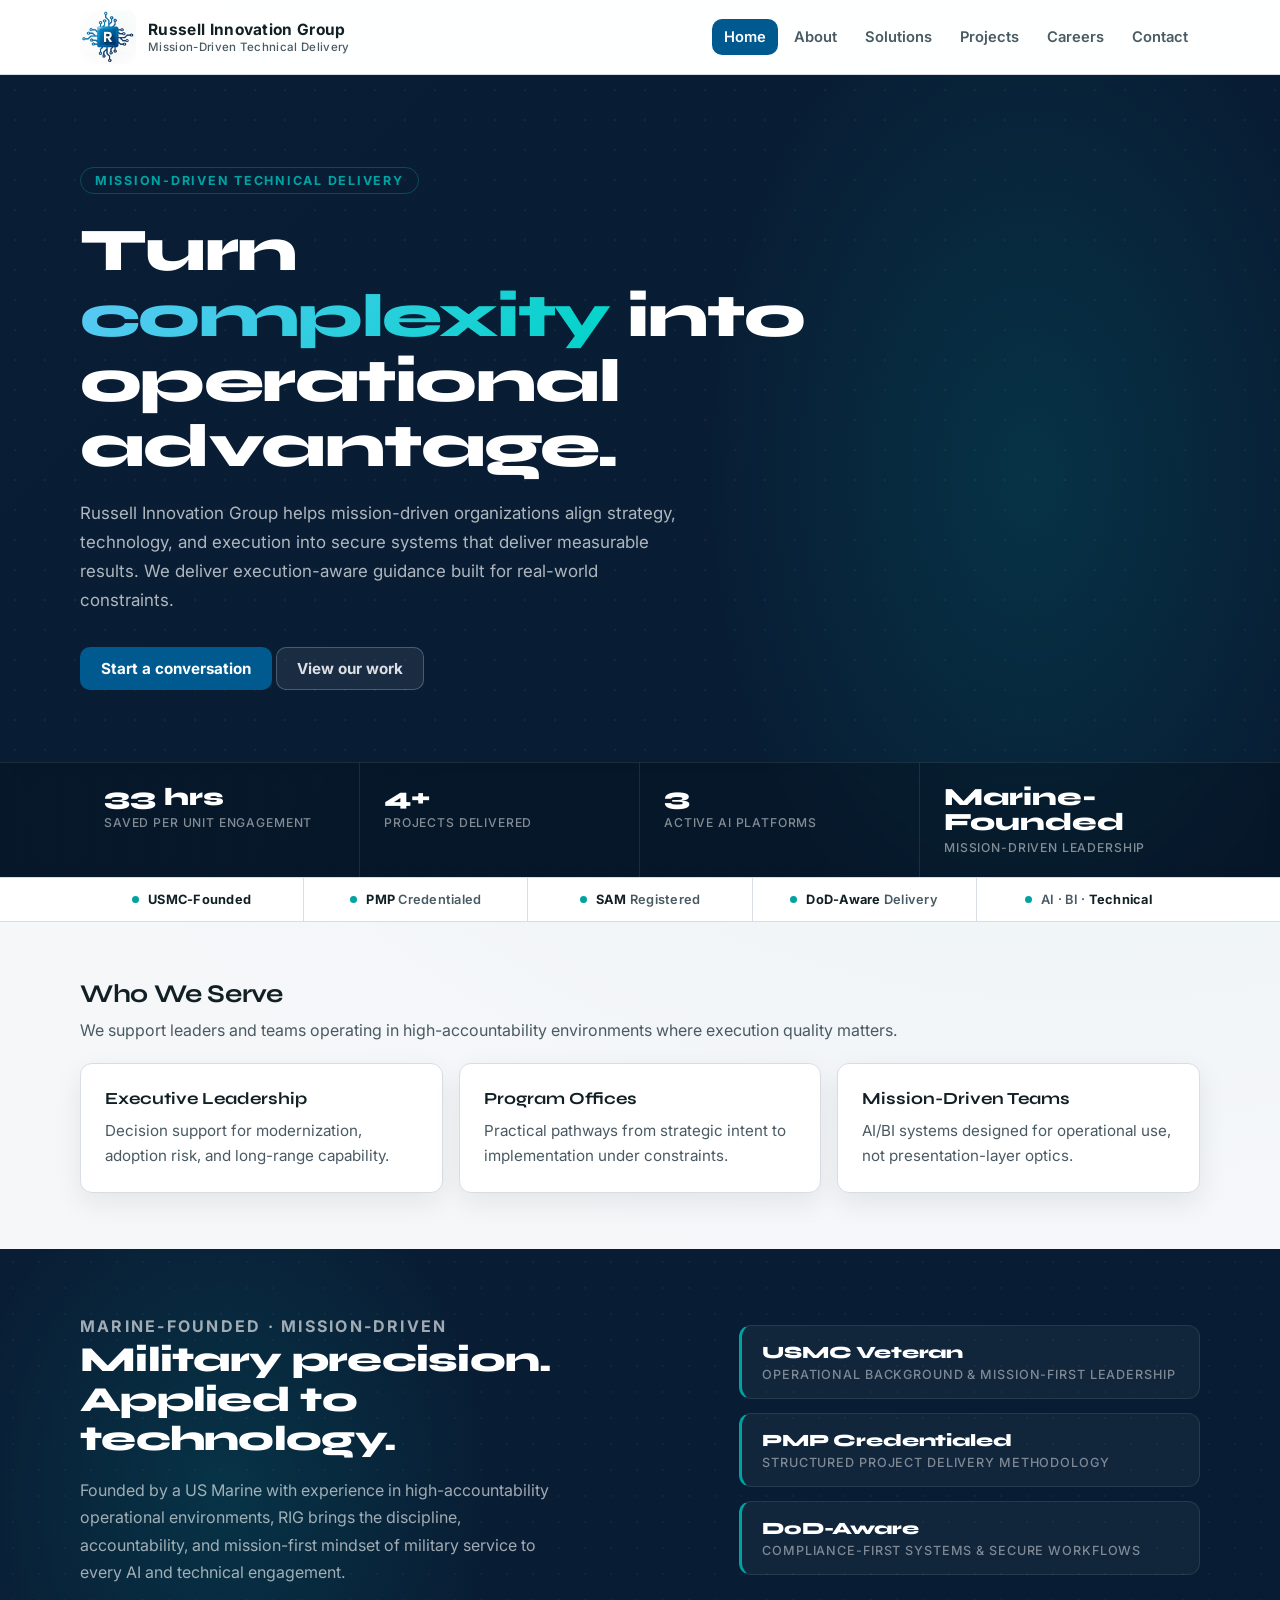
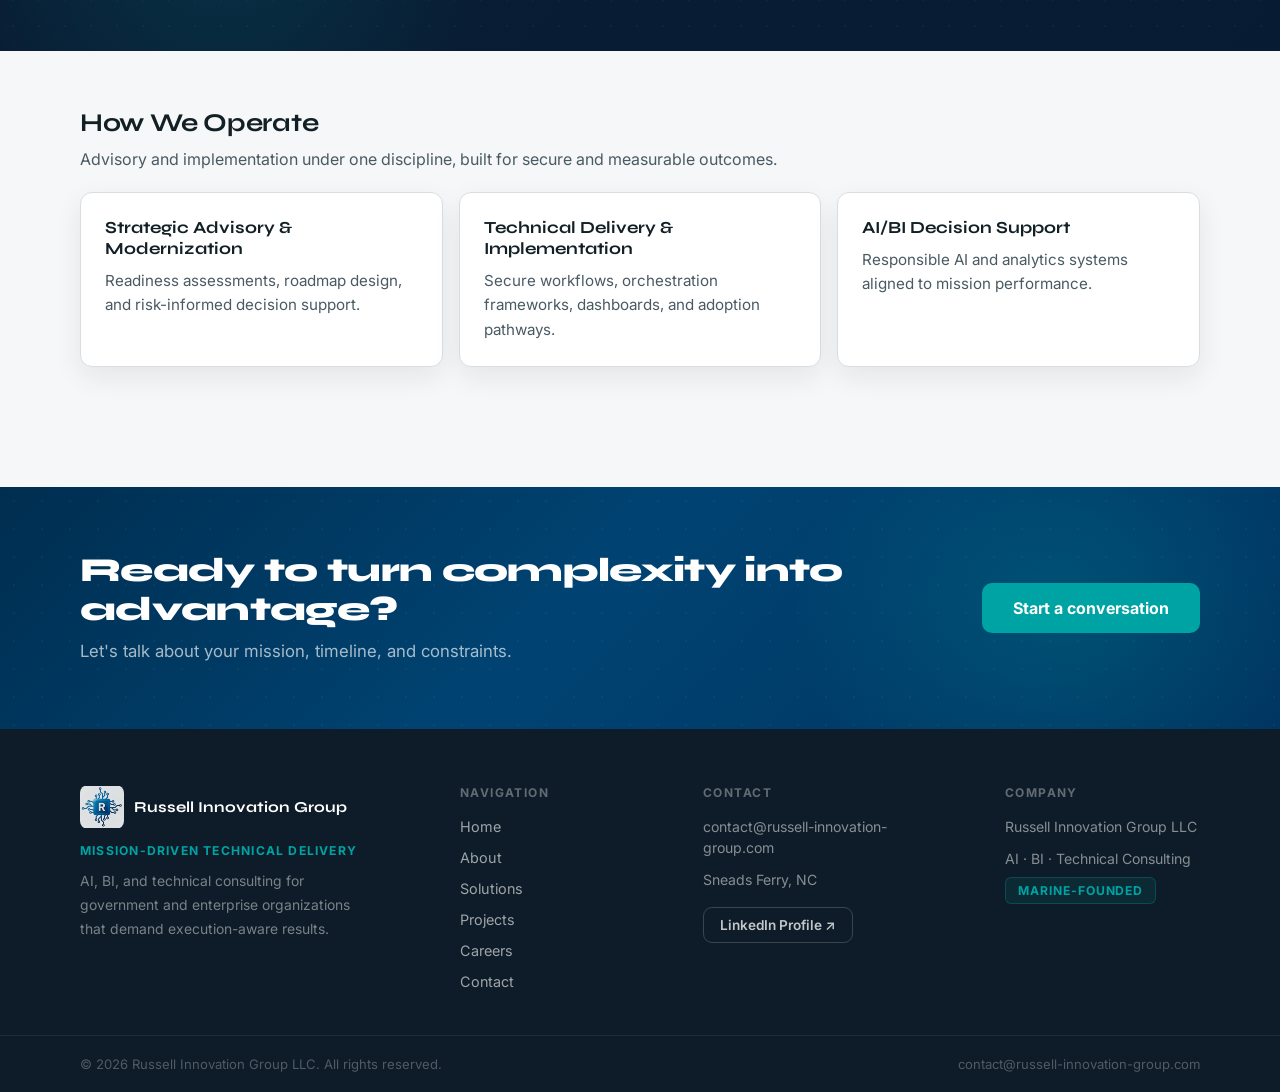
==== index.html @ bb8b7cdf "Add dark mode, redesign contact page, update trust signals Dark mode: prefers-color-scheme block ove" ====
<!doctype html>
<html lang="en">
  <head>
    <meta charset="UTF-8" />
    <meta name="viewport" content="width=device-width, initial-scale=1.0" />
    <title>Russell Innovation Group | AI, BI, and Technical Consulting</title>
    <meta
      name="description"
      content="Russell Innovation Group delivers AI, business intelligence, and technical consulting for government and enterprise teams."
    />
    <meta property="og:title" content="Russell Innovation Group" />
    <meta
      property="og:description"
      content="Professional consulting in AI, BI, and technical delivery for mission-focused organizations."
    />
    <meta property="og:type" content="website" />
    <meta property="og:url" content="https://russell-innovation-group.com/" />
    <meta property="twitter:card" content="summary_large_image" />
    <link rel="canonical" href="https://russell-innovation-group.com/" />
    <link rel="preconnect" href="https://fonts.googleapis.com" />
    <link rel="preconnect" href="https://fonts.gstatic.com" crossorigin />
    <link href="https://fonts.googleapis.com/css2?family=Inter:wght@400;500;600;700&family=Syne:wght@700;800&display=swap" rel="stylesheet" />
    <link rel="stylesheet" href="styles.css?v=20260627" />
    <link rel="icon" type="image/png" href="./browserlogo.png" />
  </head>
  <body>
    <header class="site-header">
      <div class="container header-inner">
        <a class="brand" href="./index.html">
          <img class="brand-logo" src="./browserlogo.png" alt="Russell Innovation Group logo" />
          <span>
            Russell Innovation Group
            <small>Mission-Driven Technical Delivery</small>
          </span>
        </a>
        <button
          class="nav-toggle"
          id="nav-toggle"
          aria-label="Open menu"
          aria-expanded="false"
          aria-controls="primary-nav"
        >
          <span></span>
          <span></span>
          <span></span>
        </button>
        <nav class="site-nav" id="primary-nav" aria-label="Primary">
          <a data-nav href="./index.html">Home</a>
          <a data-nav href="./about.html">About</a>
          <a data-nav href="./solutions.html">Solutions</a>
          <a data-nav href="./projects.html">Projects</a>
          <a data-nav href="./careers.html">Careers</a>
          <a data-nav href="./contact.html">Contact</a>
        </nav>
      </div>
    </header>

    <main>
      <!-- Full-bleed dark hero -->
      <section class="hero">
        <div class="container hero-inner">
          <div class="hero-content">
            <p class="hero-eyebrow">Mission-Driven Technical Delivery</p>
            <h1>Turn <span class="gradient-text">complexity</span> into<br />operational advantage.</h1>
            <p class="hero-sub">
              Russell Innovation Group helps mission-driven organizations align strategy,
              technology, and execution into secure systems that deliver measurable results.
              We deliver execution-aware guidance built for real-world constraints.
            </p>
            <div class="cta-row">
              <a class="btn btn-primary" href="./contact.html">Start a conversation</a>
              <a class="btn btn-ghost" href="./projects.html">View our work</a>
            </div>
          </div>
        </div>
        <!-- Stats bar -->
        <div class="hero-stats-bar">
          <div class="container">
            <div class="hero-stats-grid">
              <div class="hero-stat">
                <strong>33 hrs</strong>
                <span>Saved per unit engagement</span>
              </div>
              <div class="hero-stat">
                <strong>4+</strong>
                <span>Projects delivered</span>
              </div>
              <div class="hero-stat">
                <strong>3</strong>
                <span>Active AI platforms</span>
              </div>
              <div class="hero-stat">
                <strong>Marine-Founded</strong>
                <span>Mission-driven leadership</span>
              </div>
            </div>
          </div>
        </div>
      </section>

      <!-- Trust strip -->
      <div class="trust-strip">
        <div class="container trust-strip-inner">
          <div class="trust-item">
            <span class="trust-item-dot"></span>
            <span class="trust-item-label"><strong>USMC-Founded</strong></span>
          </div>
          <div class="trust-item">
            <span class="trust-item-dot"></span>
            <span class="trust-item-label"><strong>PMP</strong> Credentialed</span>
          </div>
          <div class="trust-item">
            <span class="trust-item-dot"></span>
            <span class="trust-item-label"><strong>SAM</strong> Registered</span>
          </div>
          <div class="trust-item">
            <span class="trust-item-dot"></span>
            <span class="trust-item-label"><strong>DoD-Aware</strong> Delivery</span>
          </div>
          <div class="trust-item">
            <span class="trust-item-dot"></span>
            <span class="trust-item-label">AI &middot; BI &middot; <strong>Technical</strong></span>
          </div>
        </div>
      </div>

      <!-- Who We Serve -->
      <div class="container">
        <section class="section reveal">
          <h2>Who We Serve</h2>
          <p class="lead">
            We support leaders and teams operating in high-accountability environments where
            execution quality matters.
          </p>
          <div class="grid-3">
            <article class="card reveal">
              <h3>Executive Leadership</h3>
              <p>Decision support for modernization, adoption risk, and long-range capability.</p>
            </article>
            <article class="card reveal">
              <h3>Program Offices</h3>
              <p>Practical pathways from strategic intent to implementation under constraints.</p>
            </article>
            <article class="card reveal">
              <h3>Mission-Driven Teams</h3>
              <p>AI/BI systems designed for operational use, not presentation-layer optics.</p>
            </article>
          </div>
        </section>
      </div>

      <!-- Marine-Founded identity callout -->
      <div class="veteran-callout">
        <div class="container veteran-callout-inner">
          <div class="veteran-callout-text">
            <p class="veteran-eyebrow">Marine-Founded &middot; Mission-Driven</p>
            <h2>Military precision.<br />Applied to technology.</h2>
            <p>Founded by a US Marine with experience in high-accountability operational environments, RIG brings the discipline, accountability, and mission-first mindset of military service to every AI and technical engagement.</p>
          </div>
          <div class="veteran-callout-stats">
            <div class="vc-stat">
              <strong>USMC Veteran</strong>
              <span>Operational background &amp; mission-first leadership</span>
            </div>
            <div class="vc-stat">
              <strong>PMP Credentialed</strong>
              <span>Structured project delivery methodology</span>
            </div>
            <div class="vc-stat">
              <strong>DoD-Aware</strong>
              <span>Compliance-first systems &amp; secure workflows</span>
            </div>
          </div>
        </div>
      </div>

      <!-- How We Operate -->
      <div class="container">
        <section class="section reveal">
          <h2>How We Operate</h2>
          <p class="lead">
            Advisory and implementation under one discipline, built for secure and measurable
            outcomes.
          </p>
          <div class="grid-3">
            <article class="card reveal">
              <h3>Strategic Advisory &amp; Modernization</h3>
              <p>Readiness assessments, roadmap design, and risk-informed decision support.</p>
            </article>
            <article class="card reveal">
              <h3>Technical Delivery &amp; Implementation</h3>
              <p>Secure workflows, orchestration frameworks, dashboards, and adoption pathways.</p>
            </article>
            <article class="card reveal">
              <h3>AI/BI Decision Support</h3>
              <p>Responsible AI and analytics systems aligned to mission performance.</p>
            </article>
          </div>
        </section>

        <div class="home-spacer" aria-hidden="true"></div>
      </div>
    </main>

    <section class="cta-band">
      <div class="container cta-band-inner">
        <div class="cta-band-text">
          <h2>Ready to turn complexity into advantage?</h2>
          <p>Let's talk about your mission, timeline, and constraints.</p>
        </div>
        <a class="btn cta-band-btn" href="./contact.html">Start a conversation</a>
      </div>
    </section>

    <footer class="site-footer">
      <div class="container footer-grid">
        <div class="footer-brand">
          <a class="footer-logo-link" href="./index.html">
            <img class="footer-logo" src="./browserlogo.png" alt="Russell Innovation Group logo" />
            <span class="footer-brand-name">Russell Innovation Group</span>
          </a>
          <p class="footer-tagline">Mission-Driven Technical Delivery</p>
          <p class="footer-desc">AI, BI, and technical consulting for government and enterprise organizations that demand execution-aware results.</p>
        </div>
        <div class="footer-col">
          <h4 class="footer-col-heading">Navigation</h4>
          <ul class="footer-links">
            <li><a href="./index.html">Home</a></li>
            <li><a href="./about.html">About</a></li>
            <li><a href="./solutions.html">Solutions</a></li>
            <li><a href="./projects.html">Projects</a></li>
            <li><a href="./careers.html">Careers</a></li>
            <li><a href="./contact.html">Contact</a></li>
          </ul>
        </div>
        <div class="footer-col">
          <h4 class="footer-col-heading">Contact</h4>
          <ul class="footer-contact-list">
            <li><a href="mailto:contact@russell-innovation-group.com">contact@russell-innovation-group.com</a></li>
            <li>Sneads Ferry, NC</li>
          </ul>
          <a
            class="footer-linkedin-btn"
            href="https://www.linkedin.com/in/brandon-t-russell7/"
            target="_blank"
            rel="noopener noreferrer"
          >LinkedIn Profile ↗</a>
        </div>
        <div class="footer-col">
          <h4 class="footer-col-heading">Company</h4>
          <ul class="footer-contact-list">
            <li>Russell Innovation Group LLC</li>
            <li>AI · BI · Technical Consulting</li>
          </ul>
          <span class="footer-badge">Marine-Founded</span>
        </div>
      </div>
      <div class="footer-bottom">
        <div class="container footer-bottom-inner">
          <span>&copy; 2026 Russell Innovation Group LLC. All rights reserved.</span>
          <span>contact@russell-innovation-group.com</span>
        </div>
      </div>
    </footer>
    <script src="app.js?v=20260618" defer></script>
  </body>
</html>
---- styles.css ----
:root {
  --bg: #f6f7f9;
  --bg-glow: #e3f0f8;
  --surface: #ffffff;
  --ink: #122025;
  --muted: #4a5a63;
  --brand: #005a8f;
  --brand-dark: #003f64;
  --accent: #00a3a3;
  --line: #d7dde2;
  --header-bg: rgba(255, 255, 255, 0.94);
  --nav-hover-bg: #edf6fb;
  --input-bg: #fcfdff;
  --radius: 14px;
  --shadow: 0 10px 28px rgba(12, 22, 30, 0.08);
  --shadow-hover: 0 18px 48px rgba(12, 22, 30, 0.14);
  --maxw: 1120px;
}

* {
  box-sizing: border-box;
}

html,
body {
  margin: 0;
  padding: 0;
  min-height: 100%;
  font-family: 'Inter', "Segoe UI", "Helvetica Neue", Arial, sans-serif;
  background: radial-gradient(circle at 85% 0%, var(--bg-glow) 0%, var(--bg) 45%, var(--bg) 100%);
  color: var(--ink);
}

body {
  position: relative;
  isolation: isolate;
  min-height: 100vh;
  display: flex;
  flex-direction: column;
  animation: page-fade-in 0.35s ease both;
}

body::before {
  content: "";
  position: fixed;
  inset: 0;
  background-image: url("./browserlogo.png");
  background-repeat: no-repeat;
  background-position: center;
  background-size: min(64vw, 760px);
  filter: grayscale(1);
  opacity: 0.04;
  pointer-events: none;
  z-index: -1;
}

@keyframes page-fade-in {
  from { opacity: 0; }
  to   { opacity: 1; }
}

@keyframes hero-bg-shift {
  0%, 100% { background-position: 0% 50%; }
  50%       { background-position: 100% 50%; }
}

@keyframes tab-fade-in {
  from { opacity: 0; transform: translateY(8px); }
  to   { opacity: 1; transform: translateY(0); }
}

a {
  color: inherit;
  text-decoration: none;
}

img {
  max-width: 100%;
  display: block;
}

h1, h2, h3 {
  font-family: 'Syne', "Segoe UI", sans-serif;
}

.container {
  width: min(var(--maxw), 92vw);
  margin: 0 auto;
}

/* ── HEADER ─────────────────────────────── */

.site-header {
  position: sticky;
  top: 0;
  z-index: 20;
  background: var(--header-bg);
  border-bottom: 1px solid var(--line);
  backdrop-filter: blur(8px);
}

.header-inner {
  display: flex;
  align-items: center;
  justify-content: space-between;
  min-height: 74px;
}

.brand {
  display: inline-flex;
  align-items: center;
  gap: 12px;
  font-weight: 700;
  letter-spacing: 0.02em;
  z-index: 30;
  position: relative;
}

.brand-logo {
  width: 56px;
  height: 56px;
  object-fit: contain;
  border-radius: 10px;
}

.brand span {
  font-size: 0.97rem;
  line-height: 1.25;
}

.brand small {
  display: block;
  font-size: 0.72rem;
  font-weight: 500;
  color: var(--muted);
  font-family: 'Inter', sans-serif;
}

/* ── NAV ─────────────────────────────────── */

.site-nav {
  display: flex;
  align-items: center;
  gap: 4px;
  flex-wrap: wrap;
  justify-content: flex-end;
}

.site-nav a {
  padding: 9px 12px;
  border-radius: 10px;
  color: var(--muted);
  font-weight: 600;
  font-size: 0.92rem;
  transition: color 0.18s ease, background 0.18s ease;
}

.site-nav a:hover,
.site-nav a:focus-visible {
  color: var(--brand-dark);
  background: var(--nav-hover-bg);
}

.site-nav a.active {
  color: #ffffff;
  background: var(--brand);
}

/* ── HAMBURGER BUTTON ────────────────────── */

.nav-toggle {
  display: none;
  flex-direction: column;
  justify-content: center;
  align-items: center;
  gap: 5px;
  background: none;
  border: 1px solid var(--line);
  border-radius: 10px;
  cursor: pointer;
  padding: 9px 10px;
  width: 44px;
  height: 44px;
  z-index: 30;
  position: relative;
}

.nav-toggle span {
  display: block;
  width: 20px;
  height: 2px;
  background: var(--ink);
  border-radius: 2px;
  transition: transform 0.25s ease, opacity 0.2s ease;
  transform-origin: center;
}

.nav-toggle[aria-expanded="true"] span:nth-child(1) {
  transform: translateY(7px) rotate(45deg);
}
.nav-toggle[aria-expanded="true"] span:nth-child(2) {
  opacity: 0;
  transform: scaleX(0);
}
.nav-toggle[aria-expanded="true"] span:nth-child(3) {
  transform: translateY(-7px) rotate(-45deg);
}

/* ── MAIN ─────────────────────────────────── */

main {
  padding: 36px 0 60px;
  flex: 1 0 auto;
}

/* ── HERO (PHASE 1 OVERHAUL) ─────────────── */

.hero {
  position: relative;
  overflow: hidden;
  margin-top: -36px;
  background: linear-gradient(-45deg, #0a1628, #0d2236, #071c33, #091e35);
  background-size: 400% 400%;
  animation: hero-bg-shift 16s ease infinite;
  padding: 80px 0 0;
}

/* Teal glow orb */
.hero::before {
  content: '';
  position: absolute;
  top: -20%;
  right: -8%;
  width: 55%;
  height: 140%;
  background: radial-gradient(ellipse at center, rgba(0, 163, 163, 0.16) 0%, transparent 65%);
  pointer-events: none;
}

/* Subtle dot-grid overlay */
.hero::after {
  content: '';
  position: absolute;
  inset: 0;
  background-image: radial-gradient(circle, rgba(255, 255, 255, 0.045) 1px, transparent 1px);
  background-size: 30px 30px;
  pointer-events: none;
}

.hero-inner {
  position: relative;
  z-index: 1;
}

.hero-content {
  max-width: 740px;
  padding-bottom: 72px;
}

.hero-eyebrow {
  display: inline-flex;
  align-items: center;
  gap: 8px;
  font-size: 0.78rem;
  font-weight: 700;
  letter-spacing: 0.14em;
  text-transform: uppercase;
  color: var(--accent);
  border: 1px solid rgba(0, 163, 163, 0.35);
  border-radius: 999px;
  padding: 5px 14px;
  margin-bottom: 24px;
  font-family: 'Inter', sans-serif;
}

.hero h1 {
  margin: 0 0 20px;
  font-size: clamp(2.2rem, 5vw, 3.8rem);
  font-weight: 800;
  line-height: 1.07;
  color: #ffffff;
  letter-spacing: -0.025em;
}

.gradient-text {
  background: linear-gradient(135deg, #5bc8f5 0%, #00d4c8 100%);
  -webkit-background-clip: text;
  -webkit-text-fill-color: transparent;
  background-clip: text;
}

.hero-sub {
  margin: 0;
  color: rgba(255, 255, 255, 0.68);
  font-size: 1.06rem;
  line-height: 1.72;
  max-width: 600px;
}

.hero .cta-row {
  margin-top: 32px;
}

/* ── STATS BAR ───────────────────────────── */

.hero-stats-bar {
  position: relative;
  z-index: 1;
  border-top: 1px solid rgba(255, 255, 255, 0.09);
  background: rgba(0, 0, 0, 0.2);
  backdrop-filter: blur(6px);
}

.hero-stats-grid {
  display: grid;
  grid-template-columns: repeat(4, 1fr);
}

.hero-stat {
  padding: 22px 24px;
  border-right: 1px solid rgba(255, 255, 255, 0.09);
  display: flex;
  flex-direction: column;
  gap: 5px;
}

.hero-stat:last-child {
  border-right: none;
}

.hero-stat strong {
  font-size: 1.55rem;
  font-family: 'Syne', sans-serif;
  font-weight: 800;
  color: #ffffff;
  line-height: 1;
}

.hero-stat span {
  font-size: 0.76rem;
  color: rgba(255, 255, 255, 0.5);
  text-transform: uppercase;
  letter-spacing: 0.07em;
  font-weight: 500;
}

/* ── BUTTONS ─────────────────────────────── */

.btn {
  border: 1px solid transparent;
  border-radius: 10px;
  padding: 11px 20px;
  font-weight: 700;
  font-size: 0.95rem;
  cursor: pointer;
  display: inline-flex;
  align-items: center;
  justify-content: center;
  gap: 6px;
  transition: background 0.2s ease, border-color 0.2s ease, transform 0.15s ease, box-shadow 0.2s ease;
  font-family: 'Inter', sans-serif;
}

.btn:hover {
  transform: translateY(-1px);
  box-shadow: 0 4px 14px rgba(0, 0, 0, 0.18);
}

.btn:active {
  transform: translateY(0);
}

.btn-primary {
  color: #ffffff;
  background: var(--brand);
}

.btn-primary:hover,
.btn-primary:focus-visible {
  background: var(--brand-dark);
}

.btn-secondary {
  color: var(--brand-dark);
  border-color: #b9d4e4;
  background: #eef7fc;
}

.btn-secondary:hover,
.btn-secondary:focus-visible {
  background: #daeef8;
  border-color: #93c4dc;
}

.btn-ghost {
  color: rgba(255, 255, 255, 0.85);
  border: 1px solid rgba(255, 255, 255, 0.22);
  background: rgba(255, 255, 255, 0.07);
}

.btn-ghost:hover,
.btn-ghost:focus-visible {
  background: rgba(255, 255, 255, 0.13);
  border-color: rgba(255, 255, 255, 0.38);
  color: #ffffff;
}

/* ── CARDS ───────────────────────────────── */

.panel {
  background: var(--surface);
  border-radius: var(--radius);
  border: 1px solid var(--line);
  box-shadow: var(--shadow);
}

.section {
  margin-top: 56px;
}

.section h2 {
  margin: 0 0 8px;
  font-size: 1.6rem;
  font-weight: 700;
  letter-spacing: -0.01em;
}

.section p.lead {
  margin: 0 0 4px;
  color: var(--muted);
  line-height: 1.65;
}

.grid-3 {
  margin-top: 20px;
  display: grid;
  grid-template-columns: repeat(3, minmax(0, 1fr));
  gap: 16px;
}

.card {
  padding: 24px;
  background: var(--surface);
  border: 1px solid var(--line);
  border-radius: 12px;
  box-shadow: var(--shadow);
  transition: transform 0.2s ease, box-shadow 0.2s ease;
}

.card:hover {
  transform: translateY(-4px);
  box-shadow: var(--shadow-hover);
}

.card h3 {
  margin: 0 0 10px;
  font-size: 1.06rem;
  font-weight: 700;
}

.card p {
  margin: 0;
  color: var(--muted);
  line-height: 1.6;
  font-size: 0.95rem;
}

/* ── SCROLL REVEAL ───────────────────────── */

.reveal {
  opacity: 0;
  transform: translateY(22px);
  transition: opacity 0.55s ease, transform 0.55s ease;
}

.reveal.revealed {
  opacity: 1;
  transform: translateY(0);
}

/* ── STAT GRID (legacy) ──────────────────── */

.stat-grid {
  margin-top: 28px;
  display: grid;
  grid-template-columns: repeat(3, minmax(0, 1fr));
  gap: 14px;
}

.stat {
  padding: 16px;
  background: var(--surface);
  border: 1px solid var(--line);
  border-radius: 12px;
}

.stat strong {
  display: block;
  font-size: 1.3rem;
  color: var(--brand-dark);
}

.stat span {
  font-size: 0.9rem;
  color: var(--muted);
}

/* ── ABOUT ───────────────────────────────── */

.founder-card {
  display: grid;
  gap: 12px;
  align-content: start;
}

.founder-headshot {
  width: 132px;
  height: 132px;
  object-fit: cover;
  object-position: center 24%;
  border-radius: 999px;
  border: 3px solid #d5e6f0;
  box-shadow: 0 6px 16px rgba(12, 22, 30, 0.14);
}

.feature {
  display: grid;
  gap: 20px;
  grid-template-columns: 1fr 1fr;
  align-items: center;
  padding: 22px;
}

.feature ul {
  margin: 10px 0 0 18px;
  padding: 0;
  color: var(--muted);
}

.about-content h2 {
  margin: 18px 0 8px;
  font-size: 1.2rem;
}

.about-content h3 {
  margin: 14px 0 8px;
  font-size: 1.02rem;
}

.about-content p {
  margin: 0 0 10px;
  color: var(--muted);
  line-height: 1.6;
}

.about-top {
  align-items: start;
}

.about-intro p {
  margin: 0 0 10px;
  color: var(--muted);
  line-height: 1.6;
}

.about-details {
  margin-top: 18px;
  padding: 24px;
}

.home-spacer {
  min-height: 60px;
}

/* ── PAGE HEADER ─────────────────────────── */

.page-header {
  padding: 8px 0 4px;
}

.page-header h1 {
  margin: 0 0 10px;
  font-size: clamp(1.8rem, 3.5vw, 2.6rem);
  font-weight: 800;
  letter-spacing: -0.02em;
}

.page-header .lead {
  margin: 0;
  color: var(--muted);
  font-size: 1.05rem;
  line-height: 1.65;
}

/* ── FOUNDER HERO ────────────────────────── */

.founder-hero {
  display: grid;
  grid-template-columns: 200px 1fr;
  gap: 48px;
  align-items: center;
  padding: 40px;
  margin-top: 0;
}

.founder-hero-photo {
  display: flex;
  justify-content: center;
}

.founder-hero-headshot {
  width: 180px;
  height: 180px;
  object-fit: cover;
  object-position: center 20%;
  border-radius: 999px;
  border: 4px solid rgba(0, 90, 143, 0.15);
  box-shadow: 0 10px 36px rgba(12, 22, 30, 0.16);
}

.founder-eyebrow {
  display: inline-block;
  font-size: 0.75rem;
  font-weight: 700;
  letter-spacing: 0.13em;
  text-transform: uppercase;
  color: var(--brand);
  margin-bottom: 10px;
}

.founder-hero-content h1 {
  margin: 0 0 16px;
  font-size: clamp(1.7rem, 3vw, 2.4rem);
  font-weight: 800;
  letter-spacing: -0.025em;
  line-height: 1.1;
  color: var(--ink);
}

.founder-bio {
  margin: 0 0 20px;
  color: var(--muted);
  line-height: 1.68;
  font-size: 1rem;
}

.founder-credentials-list {
  margin: 0 0 22px;
  padding: 0;
  list-style: none;
  display: flex;
  flex-direction: column;
  gap: 9px;
}

.founder-credentials-list li {
  display: flex;
  align-items: baseline;
  gap: 10px;
  font-size: 0.93rem;
  color: var(--muted);
  line-height: 1.4;
}

.founder-credentials-list li::before {
  content: '';
  display: inline-block;
  width: 6px;
  height: 6px;
  border-radius: 50%;
  background: var(--accent);
  flex-shrink: 0;
  position: relative;
  top: -1px;
}

.founder-footer {
  display: flex;
  align-items: center;
  gap: 16px;
  flex-wrap: wrap;
}

.founder-location {
  font-size: 0.88rem;
  color: var(--muted);
}

/* ── ABOUT INTRO STRIP ───────────────────── */

.about-intro-strip {
  padding: 32px 36px;
  margin-top: 20px;
}

.about-intro-strip h2 {
  margin: 0 0 20px;
  font-size: 1.5rem;
  font-weight: 700;
  letter-spacing: -0.01em;
}

.about-intro-cols {
  display: grid;
  grid-template-columns: 1fr 1fr;
  gap: 32px;
}

.about-intro-cols .lead {
  margin: 0;
  color: var(--muted);
  line-height: 1.68;
  font-size: 1.02rem;
}

.about-intro-cols p:not(.lead) {
  margin: 0;
  color: var(--muted);
  line-height: 1.68;
}

/* ── TABS ────────────────────────────────── */

.about-tabs-section {
  margin-top: 20px;
}

.tabs-nav {
  display: flex;
  gap: 2px;
  flex-wrap: wrap;
  background: var(--bg);
  border: 1px solid var(--line);
  border-bottom: none;
  border-radius: 14px 14px 0 0;
  padding: 8px 8px 0;
}

.tab-btn {
  border: none;
  background: transparent;
  padding: 11px 18px;
  font-family: 'Inter', sans-serif;
  font-size: 0.88rem;
  font-weight: 600;
  color: var(--muted);
  cursor: pointer;
  border-bottom: 3px solid transparent;
  margin-bottom: -1px;
  border-radius: 8px 8px 0 0;
  transition: color 0.18s ease, background 0.18s ease;
  white-space: nowrap;
}

.tab-btn:hover {
  color: var(--brand-dark);
  background: rgba(0, 90, 143, 0.05);
}

.tab-btn.active,
.tab-btn[aria-selected="true"] {
  color: var(--brand-dark);
  border-bottom-color: var(--brand);
  background: var(--surface);
}

.tab-panels {
  background: var(--surface);
  border: 1px solid var(--line);
  border-top: none;
  border-radius: 0 0 14px 14px;
  box-shadow: var(--shadow);
}

.tab-panel {
  display: none;
  padding: 36px;
}

.tab-panel.active {
  display: block;
  animation: tab-fade-in 0.25s ease both;
}

.tab-content-grid {
  display: grid;
  grid-template-columns: 1fr 1fr;
  gap: 44px;
}

.tab-content-grid h3 {
  margin: 0 0 12px;
  font-size: 1.12rem;
  font-weight: 700;
  color: var(--ink);
}

.tab-content-grid p {
  margin: 0 0 12px;
  color: var(--muted);
  line-height: 1.65;
  font-size: 0.95rem;
}

.tab-intro {
  margin: 0 0 20px;
  color: var(--muted);
  line-height: 1.65;
}

.tab-closing {
  margin: 20px 0 0;
  color: var(--muted);
  line-height: 1.65;
  font-style: italic;
  font-size: 0.95rem;
}

.tab-list {
  margin: 8px 0 14px;
  padding: 0;
  list-style: none;
  display: flex;
  flex-direction: column;
  gap: 9px;
}

.tab-list li {
  display: flex;
  gap: 10px;
  align-items: baseline;
  font-size: 0.93rem;
  color: var(--muted);
  line-height: 1.45;
}

.tab-list li::before {
  content: '';
  display: inline-block;
  width: 5px;
  height: 5px;
  border-radius: 50%;
  background: var(--accent);
  flex-shrink: 0;
  position: relative;
  top: -1px;
}

/* ── VALUES GRID ─────────────────────────── */

.values-grid {
  display: grid;
  grid-template-columns: repeat(3, 1fr);
  gap: 14px;
  margin: 0 0 4px;
}

.value-card {
  padding: 20px;
  background: var(--bg);
  border: 1px solid var(--line);
  border-radius: 12px;
  border-left: 3px solid var(--accent);
}

.value-card h4 {
  margin: 0 0 8px;
  font-size: 0.95rem;
  font-weight: 700;
  color: var(--ink);
  font-family: 'Syne', sans-serif;
}

.value-card p {
  margin: 0;
  font-size: 0.86rem;
  color: var(--muted);
  line-height: 1.55;
}

/* ── DIFFERENCE LIST ─────────────────────── */

.difference-list {
  display: flex;
  flex-direction: column;
  gap: 14px;
}

.difference-item {
  display: flex;
  gap: 20px;
  align-items: flex-start;
  padding: 20px 24px;
  background: var(--bg);
  border-radius: 12px;
  border: 1px solid var(--line);
}

.difference-marker {
  font-family: 'Syne', sans-serif;
  font-size: 1.25rem;
  font-weight: 800;
  color: var(--brand);
  opacity: 0.3;
  line-height: 1.2;
  flex-shrink: 0;
  width: 32px;
}

.difference-item h4 {
  margin: 0 0 6px;
  font-size: 1rem;
  font-weight: 700;
  color: var(--ink);
}

.difference-item p {
  margin: 0;
  font-size: 0.9rem;
  color: var(--muted);
  line-height: 1.6;
}

/* ── PROJECT CARD GRID ───────────────────── */

.project-card-grid {
  margin-top: 28px;
  display: grid;
  grid-template-columns: 1fr 1fr;
  gap: 24px;
}

.project-card {
  background: var(--surface);
  border: 1px solid var(--line);
  border-radius: 16px;
  box-shadow: var(--shadow);
  overflow: hidden;
  display: flex;
  flex-direction: column;
  transition: transform 0.22s ease, box-shadow 0.22s ease;
}

.project-card:hover {
  transform: translateY(-5px);
  box-shadow: var(--shadow-hover);
}

.project-card-image {
  position: relative;
  aspect-ratio: 16 / 9;
  overflow: hidden;
  background: #e4edf4;
}

.project-card-image img {
  width: 100%;
  height: 100%;
  object-fit: cover;
  transition: transform 0.35s ease;
}

.project-card:hover .project-card-image img {
  transform: scale(1.05);
}

.project-lightbox-trigger {
  border: 0;
  padding: 0;
  background: transparent;
  width: 100%;
  height: 100%;
  cursor: zoom-in;
  display: block;
}

.project-status-badge {
  position: absolute;
  top: 12px;
  right: 12px;
  padding: 4px 10px;
  border-radius: 6px;
  font-size: 0.69rem;
  font-weight: 700;
  letter-spacing: 0.09em;
  text-transform: uppercase;
  backdrop-filter: blur(6px);
}

.badge-delivered {
  background: rgba(0, 55, 90, 0.82);
  color: #ffffff;
}

.badge-live {
  background: rgba(5, 90, 48, 0.82);
  color: #ffffff;
}

.badge-development {
  background: rgba(0, 120, 120, 0.82);
  color: #ffffff;
}

.project-card-body {
  padding: 24px;
  display: flex;
  flex-direction: column;
  gap: 14px;
  flex: 1;
}

.project-card-meta {
  display: flex;
  align-items: center;
}

.project-category-tag {
  font-size: 0.72rem;
  font-weight: 700;
  letter-spacing: 0.1em;
  text-transform: uppercase;
  color: var(--accent);
}

.project-card-title {
  margin: 0;
  font-size: 1.2rem;
  font-weight: 700;
  line-height: 1.22;
  letter-spacing: -0.01em;
  color: var(--ink);
}

.project-metric-callout {
  display: flex;
  align-items: baseline;
  gap: 10px;
  padding: 12px 16px;
  background: var(--bg);
  border-radius: 10px;
  border: 1px solid var(--line);
  flex-wrap: wrap;
}

.project-metric-callout strong {
  font-family: 'Syne', sans-serif;
  font-size: 1.08rem;
  font-weight: 800;
  color: var(--brand-dark);
  white-space: nowrap;
}

.project-metric-callout span {
  font-size: 0.83rem;
  color: var(--muted);
  line-height: 1.3;
}

.project-card-desc {
  margin: 0;
  font-size: 0.91rem;
  color: var(--muted);
  line-height: 1.62;
  flex: 1;
}

.project-card-actions {
  display: flex;
  gap: 10px;
  flex-wrap: wrap;
}

.project-card-actions .btn {
  font-size: 0.88rem;
  padding: 9px 16px;
}

/* ── PROJECTS ────────────────────────────── */

.project-list {
  margin-top: 16px;
  display: grid;
  gap: 16px;
}

.project-entry {
  padding-top: 10px;
  border-top: 1px solid var(--line);
}

.project-entry:first-child {
  padding-top: 0;
  border-top: 0;
}

.project-layout {
  display: grid;
  grid-template-columns: 1.2fr 1fr;
  gap: 16px;
  align-items: start;
}

.project-media-card {
  padding: 14px;
}

.project-media-card h3 {
  margin: 0 0 10px;
}

.project-list h2 {
  margin: 0;
  font-size: 1.12rem;
}

.project-list p {
  margin: 4px 0 0;
  color: var(--muted);
}

.project-infographic-link {
  display: block;
  border-radius: 12px;
  overflow: hidden;
  border: 1px solid var(--line);
}

.project-infographic-trigger {
  border: 0;
  padding: 0;
  background: transparent;
  width: 100%;
  cursor: zoom-in;
}

.project-infographic {
  width: 100%;
  max-height: 340px;
  object-fit: cover;
  border-radius: 12px;
}

.project-infographic-note {
  margin-top: 8px;
  color: var(--muted);
  font-size: 0.88rem;
}

.project-contact-btn {
  margin-top: 10px;
}

/* ── LIGHTBOX ────────────────────────────── */

.image-lightbox {
  position: fixed;
  inset: 0;
  z-index: 40;
  background: rgba(12, 20, 27, 0.9);
  display: grid;
  place-items: center;
  padding: 18px;
}

.image-lightbox[hidden] {
  display: none !important;
}

.image-lightbox-inner {
  position: relative;
  width: min(96vw, 1180px);
}

.image-lightbox img {
  width: 100%;
  max-height: 92vh;
  object-fit: contain;
  border-radius: 12px;
  background: #0f1620;
}

.image-lightbox img:not([src]),
.image-lightbox img[src=""] {
  display: none;
}

.image-lightbox-close {
  position: fixed;
  top: 18px;
  right: 18px;
  width: 38px;
  height: 38px;
  border: 0;
  border-radius: 999px;
  background: #ffffff;
  color: #10222c;
  font-weight: 700;
  cursor: pointer;
}

/* ── FORM ────────────────────────────────── */

.form-wrap {
  padding: 24px;
}

form {
  display: grid;
  gap: 14px;
}

label {
  font-weight: 600;
  font-size: 0.92rem;
}

input,
textarea {
  width: 100%;
  margin-top: 6px;
  border: 1px solid #c7d2db;
  background: var(--input-bg);
  border-radius: 10px;
  padding: 11px 12px;
  font: inherit;
  color: var(--ink);
  transition: border-color 0.18s ease, outline-color 0.18s ease;
}

textarea {
  min-height: 150px;
  resize: vertical;
}

input:focus,
textarea:focus {
  outline: 2px solid #b4d8eb;
  border-color: #8dbfd8;
}

.error {
  margin-top: 4px;
  color: #8d2020;
  font-size: 0.84rem;
}

.success {
  margin-top: 8px;
  color: #0b5a37;
  font-size: 0.92rem;
}

.hidden {
  position: absolute;
  left: -10000px;
  width: 1px;
  height: 1px;
  overflow: hidden;
}

/* ── CTA BAND ────────────────────────────── */

.cta-band {
  position: relative;
  overflow: hidden;
  background: linear-gradient(135deg, #002e50 0%, #004372 45%, #003460 100%);
}

.cta-band::before {
  content: '';
  position: absolute;
  top: -60%;
  right: -8%;
  width: 50%;
  height: 220%;
  background: radial-gradient(ellipse at center, rgba(0, 163, 163, 0.22) 0%, transparent 60%);
  pointer-events: none;
}

.cta-band::after {
  content: '';
  position: absolute;
  inset: 0;
  background-image: radial-gradient(circle, rgba(255, 255, 255, 0.035) 1px, transparent 1px);
  background-size: 28px 28px;
  pointer-events: none;
}

.cta-band-inner {
  position: relative;
  z-index: 1;
  display: flex;
  align-items: center;
  justify-content: space-between;
  gap: 32px;
  padding: 64px 0;
}

.cta-band-text h2 {
  margin: 0 0 10px;
  font-size: clamp(1.5rem, 3vw, 2.1rem);
  font-weight: 800;
  color: #ffffff;
  line-height: 1.15;
  letter-spacing: -0.02em;
}

.cta-band-text p {
  margin: 0;
  color: rgba(255, 255, 255, 0.65);
  font-size: 1.05rem;
  line-height: 1.6;
}

.cta-band-btn {
  flex-shrink: 0;
  background: var(--accent);
  color: #ffffff;
  border-color: transparent;
  padding: 14px 30px;
  font-size: 1rem;
  white-space: nowrap;
}

.cta-band-btn:hover,
.cta-band-btn:focus-visible {
  background: #008a8a;
}

/* ── FOOTER ──────────────────────────────── */

.site-footer {
  background: #0d1c28;
  color: rgba(255, 255, 255, 0.6);
}

.footer-grid {
  display: grid;
  grid-template-columns: 1.7fr 1fr 1.3fr 1fr;
  gap: 48px;
  padding: 56px 0 44px;
}

.footer-brand {
  display: flex;
  flex-direction: column;
}

.footer-logo-link {
  display: inline-flex;
  align-items: center;
  gap: 10px;
  margin-bottom: 14px;
  text-decoration: none;
}

.footer-logo {
  width: 44px;
  height: 44px;
  object-fit: contain;
  border-radius: 8px;
  opacity: 0.88;
}

.footer-brand-name {
  font-family: 'Syne', sans-serif;
  font-weight: 700;
  font-size: 0.95rem;
  color: #ffffff;
  line-height: 1.25;
}

.footer-tagline {
  margin: 0 0 12px;
  font-size: 0.76rem;
  letter-spacing: 0.1em;
  text-transform: uppercase;
  color: var(--accent);
  font-weight: 700;
}

.footer-desc {
  margin: 0;
  font-size: 0.87rem;
  line-height: 1.7;
  color: rgba(255, 255, 255, 0.45);
  max-width: 280px;
}

.footer-col {
  display: flex;
  flex-direction: column;
}

.footer-col-heading {
  margin: 0 0 16px;
  font-size: 0.75rem;
  font-weight: 700;
  letter-spacing: 0.12em;
  text-transform: uppercase;
  color: rgba(255, 255, 255, 0.35);
  font-family: 'Inter', sans-serif;
}

.footer-links,
.footer-contact-list {
  list-style: none;
  margin: 0;
  padding: 0;
  display: flex;
  flex-direction: column;
  gap: 11px;
}

.footer-links a {
  color: rgba(255, 255, 255, 0.6);
  font-size: 0.9rem;
  transition: color 0.18s ease;
}

.footer-links a:hover {
  color: #ffffff;
}

.footer-contact-list li,
.footer-contact-list a {
  font-size: 0.88rem;
  color: rgba(255, 255, 255, 0.5);
  line-height: 1.5;
}

.footer-contact-list a {
  transition: color 0.18s ease;
  text-decoration: none;
}

.footer-contact-list a:hover {
  color: var(--accent);
}

.footer-linkedin-btn {
  display: inline-flex;
  align-items: center;
  gap: 7px;
  margin-top: 16px;
  padding: 9px 16px;
  border: 1px solid rgba(255, 255, 255, 0.18);
  border-radius: 9px;
  font-size: 0.85rem;
  font-weight: 600;
  color: rgba(255, 255, 255, 0.75);
  transition: border-color 0.18s ease, color 0.18s ease, background 0.18s ease;
  text-decoration: none;
  align-self: flex-start;
}

.footer-linkedin-btn:hover {
  border-color: var(--accent);
  color: var(--accent);
  background: rgba(0, 163, 163, 0.08);
}

.footer-badge {
  display: inline-block;
  margin-top: 8px;
  padding: 5px 12px;
  border-radius: 6px;
  background: rgba(0, 163, 163, 0.1);
  border: 1px solid rgba(0, 163, 163, 0.28);
  color: var(--accent);
  font-size: 0.76rem;
  font-weight: 700;
  letter-spacing: 0.08em;
  text-transform: uppercase;
  align-self: flex-start;
}

.footer-bottom {
  border-top: 1px solid rgba(255, 255, 255, 0.07);
}

.footer-bottom-inner {
  display: flex;
  align-items: center;
  justify-content: space-between;
  gap: 12px;
  flex-wrap: wrap;
  padding: 20px 0;
  font-size: 0.82rem;
  color: rgba(255, 255, 255, 0.28);
}

/* ── RESPONSIVE ──────────────────────────── */

@media (max-width: 980px) {
  .feature {
    grid-template-columns: 1fr;
  }

  .project-layout {
    grid-template-columns: 1fr;
  }

  .stat-grid,
  .grid-3 {
    grid-template-columns: 1fr 1fr;
  }

  .hero-stats-grid {
    grid-template-columns: 1fr 1fr;
  }

  .hero-stat {
    border-right: none;
    border-bottom: 1px solid rgba(255, 255, 255, 0.09);
  }

  .hero-stat:nth-child(odd) {
    border-right: 1px solid rgba(255, 255, 255, 0.09);
  }

  .hero-stat:nth-last-child(-n+2) {
    border-bottom: none;
  }

  .cta-band-inner {
    flex-direction: column;
    align-items: flex-start;
    gap: 24px;
    padding: 52px 0;
  }

  .footer-grid {
    grid-template-columns: 1fr 1fr;
    gap: 36px;
    padding: 48px 0 36px;
  }

  .footer-brand {
    grid-column: 1 / -1;
  }

  .footer-desc {
    max-width: 480px;
  }

  .founder-hero {
    grid-template-columns: 160px 1fr;
    gap: 32px;
    padding: 32px;
  }

  .founder-hero-headshot {
    width: 140px;
    height: 140px;
  }

  .about-intro-cols {
    grid-template-columns: 1fr;
    gap: 16px;
  }

  .tab-content-grid {
    grid-template-columns: 1fr;
    gap: 28px;
  }

  .values-grid {
    grid-template-columns: 1fr 1fr;
  }

  .project-card-grid {
    grid-template-columns: 1fr;
  }
}

@media (max-width: 640px) {
  .nav-toggle {
    display: flex;
  }

  .header-inner {
    min-height: 64px;
    padding: 0;
    flex-direction: row;
    align-items: center;
  }

  /* Full-screen mobile nav overlay */
  .site-nav {
    display: none;
    position: fixed;
    inset: 0;
    z-index: 200;
    background: #07111c;
    flex-direction: column;
    align-items: center;
    justify-content: center;
    gap: 6px;
  }

  .site-nav.nav-open {
    display: flex;
  }

  .site-nav.nav-open a {
    font-size: 1.4rem;
    font-weight: 700;
    color: rgba(255, 255, 255, 0.85) !important;
    opacity: 1 !important;
    visibility: visible !important;
    padding: 14px 36px;
    border-radius: 12px;
    width: 100%;
    max-width: 300px;
    text-align: center;
    font-family: 'Syne', sans-serif;
    background: transparent !important;
    display: block !important;
  }

  .site-nav.nav-open a:hover,
  .site-nav.nav-open a:focus-visible {
    color: #ffffff;
    background: rgba(255, 255, 255, 0.07);
  }

  .site-nav.nav-open a.active {
    color: var(--accent);
    background: rgba(0, 163, 163, 0.14);
  }

  .stat-grid,
  .grid-3 {
    grid-template-columns: 1fr;
  }

  .hero {
    padding: 56px 0 0;
  }

  .hero h1 {
    font-size: clamp(1.9rem, 8vw, 2.6rem);
  }

  .hero-content {
    padding-bottom: 48px;
  }

  .hero-stats-grid {
    grid-template-columns: 1fr 1fr;
  }

  .hero-stat {
    border-right: none;
    border-bottom: 1px solid rgba(255, 255, 255, 0.09);
  }

  .hero-stat:nth-child(odd) {
    border-right: 1px solid rgba(255, 255, 255, 0.09);
  }

  .hero-stat:nth-last-child(-n+2) {
    border-bottom: none;
  }

  .cta-band-inner {
    flex-direction: column;
    align-items: flex-start;
    gap: 20px;
    padding: 44px 0;
  }

  .cta-band-btn {
    width: 100%;
    justify-content: center;
  }

  .footer-grid {
    grid-template-columns: 1fr;
    gap: 28px;
    padding: 40px 0 28px;
  }

  .footer-brand {
    grid-column: auto;
  }

  .footer-desc {
    max-width: 100%;
  }

  .footer-bottom-inner {
    flex-direction: column;
    text-align: center;
    gap: 6px;
  }

  .founder-hero {
    grid-template-columns: 1fr;
    text-align: center;
    gap: 24px;
    padding: 28px 20px;
  }

  .founder-credentials-list li {
    justify-content: center;
  }

  .founder-footer {
    justify-content: center;
  }

  .about-intro-strip {
    padding: 24px 20px;
  }

  .tab-panel {
    padding: 24px 18px;
  }

  .tabs-nav {
    padding: 6px 6px 0;
    gap: 1px;
  }

  .tab-btn {
    padding: 10px 13px;
    font-size: 0.83rem;
  }

  .values-grid {
    grid-template-columns: 1fr;
  }

  .project-card-grid {
    grid-template-columns: 1fr;
  }
}

/* ── MOBILE NAV CLOSE BUTTON ─────────────── */

.nav-close-btn {
  display: none;
}

@media (max-width: 640px) {
  .nav-close-btn {
    display: flex;
    align-items: center;
    justify-content: center;
    position: absolute;
    top: 18px;
    right: 18px;
    width: 44px;
    height: 44px;
    border: 1.5px solid rgba(255, 255, 255, 0.22);
    border-radius: 999px;
    background: transparent;
    color: rgba(255, 255, 255, 0.75);
    font-size: 1.05rem;
    cursor: pointer;
    z-index: 201;
    transition: border-color 0.18s ease, background 0.18s ease, color 0.18s ease;
  }

  .nav-close-btn:hover {
    border-color: var(--accent);
    background: rgba(0, 163, 163, 0.12);
    color: var(--accent);
  }
}

/* ── TRUST STRIP ─────────────────────────── */

.trust-strip {
  background: var(--surface);
  border-top: 1px solid var(--line);
  border-bottom: 1px solid var(--line);
}

.trust-strip-inner {
  display: flex;
  align-items: center;
  overflow-x: auto;
  scrollbar-width: none;
  padding: 0;
}

.trust-strip-inner::-webkit-scrollbar {
  display: none;
}

.trust-item {
  display: flex;
  align-items: center;
  gap: 9px;
  padding: 14px 24px;
  border-right: 1px solid var(--line);
  white-space: nowrap;
  flex: 1;
  justify-content: center;
}

.trust-item:last-child {
  border-right: none;
}

.trust-item-dot {
  width: 7px;
  height: 7px;
  border-radius: 50%;
  background: var(--accent);
  flex-shrink: 0;
}

.trust-item-label {
  font-size: 0.8rem;
  font-weight: 600;
  color: var(--muted);
  letter-spacing: 0.02em;
}

.trust-item-label strong {
  color: var(--ink);
  font-weight: 700;
}

/* ── VETERAN CALLOUT ─────────────────────── */

.veteran-callout {
  position: relative;
  overflow: hidden;
  margin-top: 56px;
  background: linear-gradient(-45deg, #0a1628, #0d2236, #071c33, #091e35);
  background-size: 400% 400%;
}

.veteran-callout::before {
  content: '';
  position: absolute;
  top: -30%;
  left: -5%;
  width: 45%;
  height: 180%;
  background: radial-gradient(ellipse at center, rgba(0, 163, 163, 0.16) 0%, transparent 65%);
  pointer-events: none;
}

.veteran-callout::after {
  content: '';
  position: absolute;
  inset: 0;
  background-image: radial-gradient(circle, rgba(255, 255, 255, 0.03) 1px, transparent 1px);
  background-size: 26px 26px;
  pointer-events: none;
}

.veteran-callout-inner {
  position: relative;
  z-index: 1;
  display: grid;
  grid-template-columns: 1.3fr 1fr;
  gap: 60px;
  align-items: center;
  padding: 64px 0;
}

.veteran-eyebrow {
  display: inline-block;
  font-size: 0.74rem;
  font-weight: 700;
  letter-spacing: 0.14em;
  text-transform: uppercase;
  color: var(--accent);
  margin: 0 0 14px;
}

.veteran-callout-text h2 {
  margin: 0 0 18px;
  font-size: clamp(1.65rem, 3vw, 2.2rem);
  font-weight: 800;
  color: #ffffff;
  line-height: 1.12;
  letter-spacing: -0.02em;
}

.veteran-callout-text p {
  margin: 0;
  color: rgba(255, 255, 255, 0.62);
  line-height: 1.72;
  font-size: 1rem;
  max-width: 480px;
}

.veteran-callout-stats {
  display: flex;
  flex-direction: column;
  gap: 14px;
}

.vc-stat {
  display: flex;
  flex-direction: column;
  gap: 4px;
  padding: 16px 20px;
  background: rgba(255, 255, 255, 0.04);
  border: 1px solid rgba(255, 255, 255, 0.09);
  border-radius: 12px;
  border-left: 3px solid var(--accent);
}

.vc-stat strong {
  font-family: 'Syne', sans-serif;
  font-size: 1.08rem;
  font-weight: 800;
  color: #ffffff;
  letter-spacing: -0.01em;
}

.vc-stat span {
  font-size: 0.79rem;
  color: rgba(255, 255, 255, 0.46);
  text-transform: uppercase;
  letter-spacing: 0.07em;
  font-weight: 500;
}

/* ── FOUNDER BADGES ──────────────────────── */

.founder-badges {
  display: flex;
  gap: 8px;
  flex-wrap: wrap;
  margin-bottom: 18px;
}

.founder-badge {
  display: inline-flex;
  align-items: center;
  padding: 4px 12px;
  background: rgba(0, 90, 143, 0.07);
  border: 1px solid rgba(0, 90, 143, 0.18);
  border-radius: 999px;
  font-size: 0.74rem;
  font-weight: 700;
  letter-spacing: 0.07em;
  text-transform: uppercase;
  color: var(--brand-dark);
}

/* ── SECTION EYEBROW ─────────────────────── */

.section-eyebrow {
  display: inline-block;
  font-size: 0.73rem;
  font-weight: 700;
  letter-spacing: 0.14em;
  text-transform: uppercase;
  color: var(--accent);
  margin: 0 0 10px;
}

/* ── SOLUTIONS PAGE ──────────────────────── */

.solutions-grid {
  display: grid;
  grid-template-columns: repeat(3, 1fr);
  gap: 20px;
  margin-top: 36px;
}

.solution-card {
  padding: 32px 28px;
  display: flex;
  flex-direction: column;
  gap: 20px;
  transition: transform 0.22s ease, box-shadow 0.22s ease;
}

.solution-card:hover {
  transform: translateY(-4px);
  box-shadow: var(--shadow-hover);
}

.solution-number {
  display: inline-block;
  font-size: 0.72rem;
  font-weight: 700;
  letter-spacing: 0.12em;
  text-transform: uppercase;
  color: var(--accent);
  margin-bottom: 6px;
}

.solution-card h2 {
  margin: 0;
  font-size: 1.22rem;
  font-weight: 700;
  color: var(--ink);
  letter-spacing: -0.01em;
}

.solution-card > p {
  margin: 0;
  color: var(--muted);
  line-height: 1.65;
  font-size: 0.93rem;
}

.solution-list {
  margin: 0;
  padding: 0;
  list-style: none;
  display: flex;
  flex-direction: column;
  gap: 9px;
  flex: 1;
}

.solution-list li {
  display: flex;
  align-items: baseline;
  gap: 10px;
  font-size: 0.87rem;
  color: var(--muted);
  line-height: 1.4;
}

.solution-list li::before {
  content: '';
  display: inline-block;
  width: 5px;
  height: 5px;
  border-radius: 50%;
  background: var(--accent);
  flex-shrink: 0;
  position: relative;
  top: -1px;
}

/* ── DELIVERY METHOD STEPS ───────────────── */

.method-step {
  padding: 24px;
  background: var(--surface);
  border: 1px solid var(--line);
  border-radius: 14px;
  border-top: 3px solid var(--accent);
}

.method-step-label {
  display: block;
  font-size: 0.72rem;
  font-weight: 700;
  letter-spacing: 0.12em;
  text-transform: uppercase;
  color: var(--accent);
  margin-bottom: 8px;
}

.method-step h3 {
  margin: 0 0 8px;
  font-size: 1rem;
  font-weight: 700;
  color: var(--ink);
}

.method-step p {
  margin: 0;
  font-size: 0.88rem;
  color: var(--muted);
  line-height: 1.6;
}

/* ── PHASE 4 RESPONSIVE ──────────────────── */

@media (max-width: 980px) {
  .veteran-callout-inner {
    grid-template-columns: 1fr;
    gap: 36px;
    padding: 52px 0;
  }

  .veteran-callout-stats {
    flex-direction: row;
    flex-wrap: wrap;
  }

  .vc-stat {
    flex: 1;
    min-width: 150px;
  }

  .trust-item {
    padding: 13px 18px;
    flex: 0 0 auto;
  }

  .solutions-grid {
    grid-template-columns: 1fr;
  }
}

@media (max-width: 640px) {
  .veteran-callout-inner {
    padding: 44px 0;
  }

  .veteran-callout-stats {
    flex-direction: column;
  }

  .trust-item {
    padding: 12px 14px;
  }

  .founder-badges {
    justify-content: center;
  }
}

/* ── CONTACT PAGE ────────────────────────── */

.contact-hero {
  background: linear-gradient(-45deg, #0a1628, #0d2236, #071c33, #091e35);
  margin-top: -36px;
  padding: 64px 0 56px;
  position: relative;
  overflow: hidden;
}

.contact-hero::after {
  content: '';
  position: absolute;
  inset: 0;
  background-image: radial-gradient(circle, rgba(255, 255, 255, 0.04) 1px, transparent 1px);
  background-size: 28px 28px;
  pointer-events: none;
}

.contact-hero-inner {
  position: relative;
  z-index: 1;
}

.contact-hero h1 {
  margin: 10px 0 16px;
  font-size: clamp(2rem, 4.5vw, 3rem);
  font-weight: 800;
  color: #ffffff;
  letter-spacing: -0.025em;
  line-height: 1.1;
}

.contact-hero .lead {
  margin: 0;
  color: rgba(255, 255, 255, 0.62);
  font-size: 1.05rem;
  line-height: 1.7;
  max-width: 560px;
}

.contact-layout {
  display: grid;
  grid-template-columns: 1fr 320px;
  gap: 52px;
  padding: 52px 0 64px;
  align-items: start;
}

.contact-sidebar {
  display: flex;
  flex-direction: column;
  gap: 14px;
  position: sticky;
  top: 90px;
}

.contact-card {
  padding: 24px 26px;
}

.contact-card-heading {
  margin: 0 0 14px;
  font-size: 0.74rem;
  font-weight: 700;
  letter-spacing: 0.13em;
  text-transform: uppercase;
  color: var(--accent);
  font-family: 'Inter', sans-serif;
}

.contact-card-list {
  list-style: none;
  margin: 0 0 18px;
  padding: 0;
  display: flex;
  flex-direction: column;
  gap: 11px;
}

.contact-card-list:last-child {
  margin-bottom: 0;
}

.contact-card-list li {
  display: flex;
  align-items: baseline;
  gap: 10px;
  font-size: 0.91rem;
  color: var(--muted);
  line-height: 1.5;
}

.contact-card-list li::before {
  content: '';
  display: inline-block;
  width: 5px;
  height: 5px;
  border-radius: 50%;
  background: var(--accent);
  flex-shrink: 0;
  position: relative;
  top: -1px;
}

.contact-card-list a {
  color: var(--ink);
  transition: color 0.18s ease;
}

.contact-card-list a:hover {
  color: var(--accent);
}

@media (max-width: 980px) {
  .contact-layout {
    grid-template-columns: 1fr;
    gap: 36px;
    padding: 40px 0 52px;
  }

  .contact-sidebar {
    position: static;
    display: grid;
    grid-template-columns: 1fr 1fr;
    gap: 14px;
  }
}

@media (max-width: 640px) {
  .contact-hero {
    padding: 48px 0 44px;
  }

  .contact-sidebar {
    grid-template-columns: 1fr;
  }
}

/* ── DARK MODE ───────────────────────────── */

@media (prefers-color-scheme: dark) {
  :root {
    --bg: #0b1118;
    --bg-glow: #09192a;
    --surface: #131c26;
    --ink: #d4e0eb;
    --muted: #6a8498;
    --brand: #4faad9;
    --brand-dark: #82caf5;
    --line: #1b2c3b;
    --header-bg: rgba(10, 15, 22, 0.95);
    --nav-hover-bg: #122030;
    --input-bg: #0c1520;
    --shadow: 0 10px 28px rgba(0, 0, 0, 0.44);
    --shadow-hover: 0 18px 48px rgba(0, 0, 0, 0.64);
  }

  body::before {
    filter: grayscale(1) invert(1);
    opacity: 0.05;
  }

  .btn-secondary {
    color: var(--brand-dark);
    border-color: #1e3a52;
    background: #0e1e2e;
  }

  .btn-secondary:hover,
  .btn-secondary:focus-visible {
    background: #152840;
    border-color: #2a4f6e;
  }

  input,
  textarea {
    border-color: var(--line);
    color: var(--ink);
  }

  input:focus,
  textarea:focus {
    outline-color: rgba(79, 170, 217, 0.3);
    border-color: rgba(79, 170, 217, 0.55);
  }

  .error { color: #f87171; }
  .success { color: #4ade80; }

  .founder-badge {
    background: rgba(79, 170, 217, 0.09);
    border-color: rgba(79, 170, 217, 0.22);
    color: var(--brand-dark);
  }

  .founder-hero-headshot {
    border-color: rgba(79, 170, 217, 0.18);
  }
}
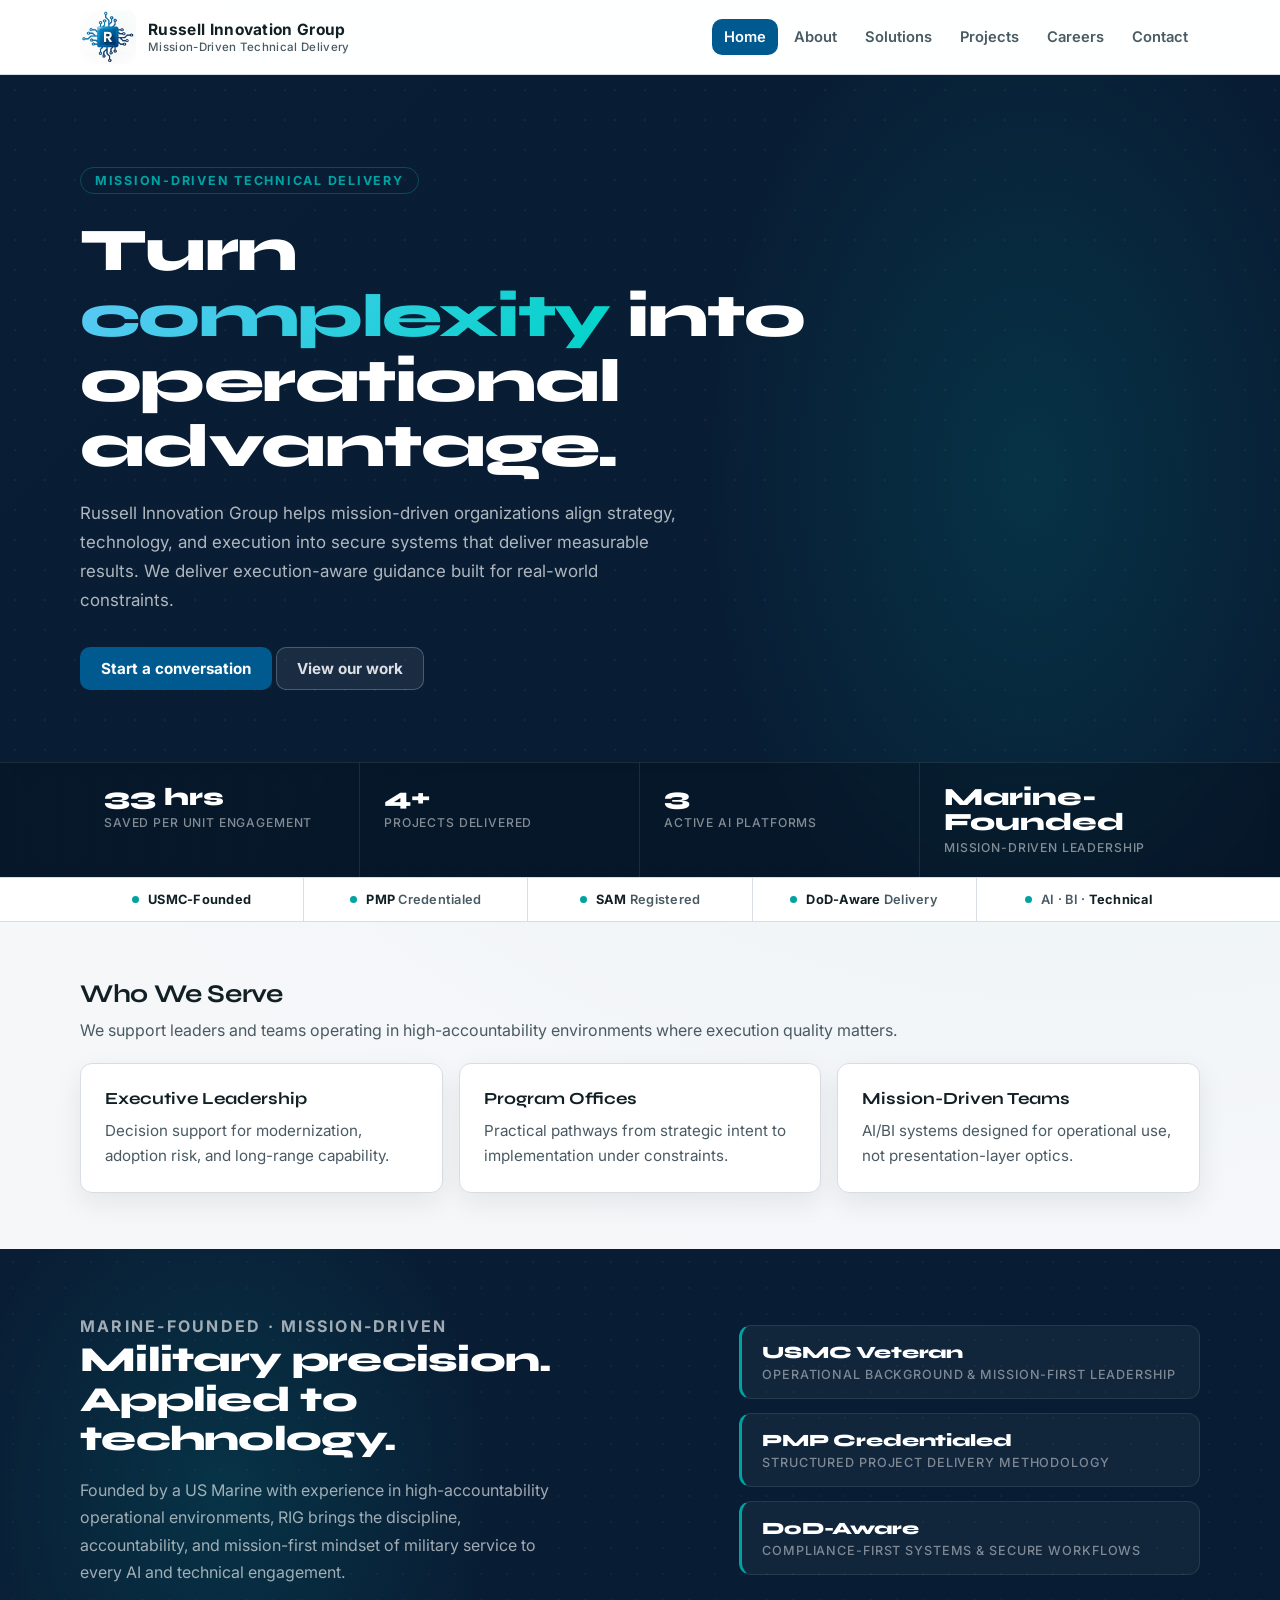
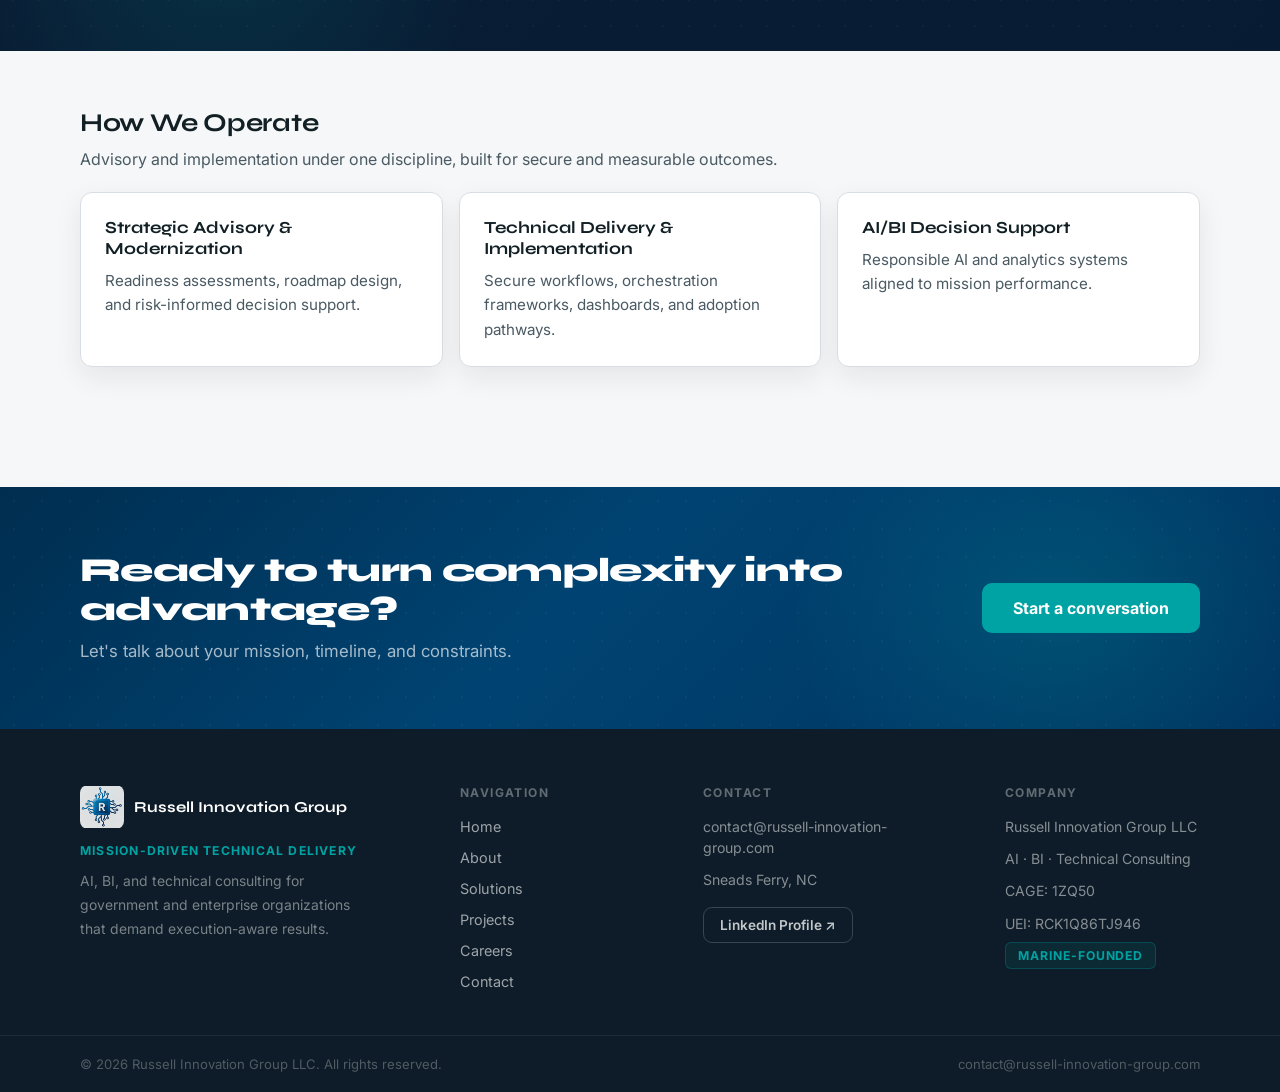
==== commit 3a8d5089: "Add CAGE code and UEI to all page footers CAGE 1ZQ50 and UEI RCK1Q86TJ946 added to the Company colum" ====
--- a/index.html
+++ b/index.html
@@ -251,6 +251,8 @@
           <ul class="footer-contact-list">
             <li>Russell Innovation Group LLC</li>
             <li>AI · BI · Technical Consulting</li>
+            <li>CAGE: 1ZQ50</li>
+            <li>UEI: RCK1Q86TJ946</li>
           </ul>
           <span class="footer-badge">Marine-Founded</span>
         </div>
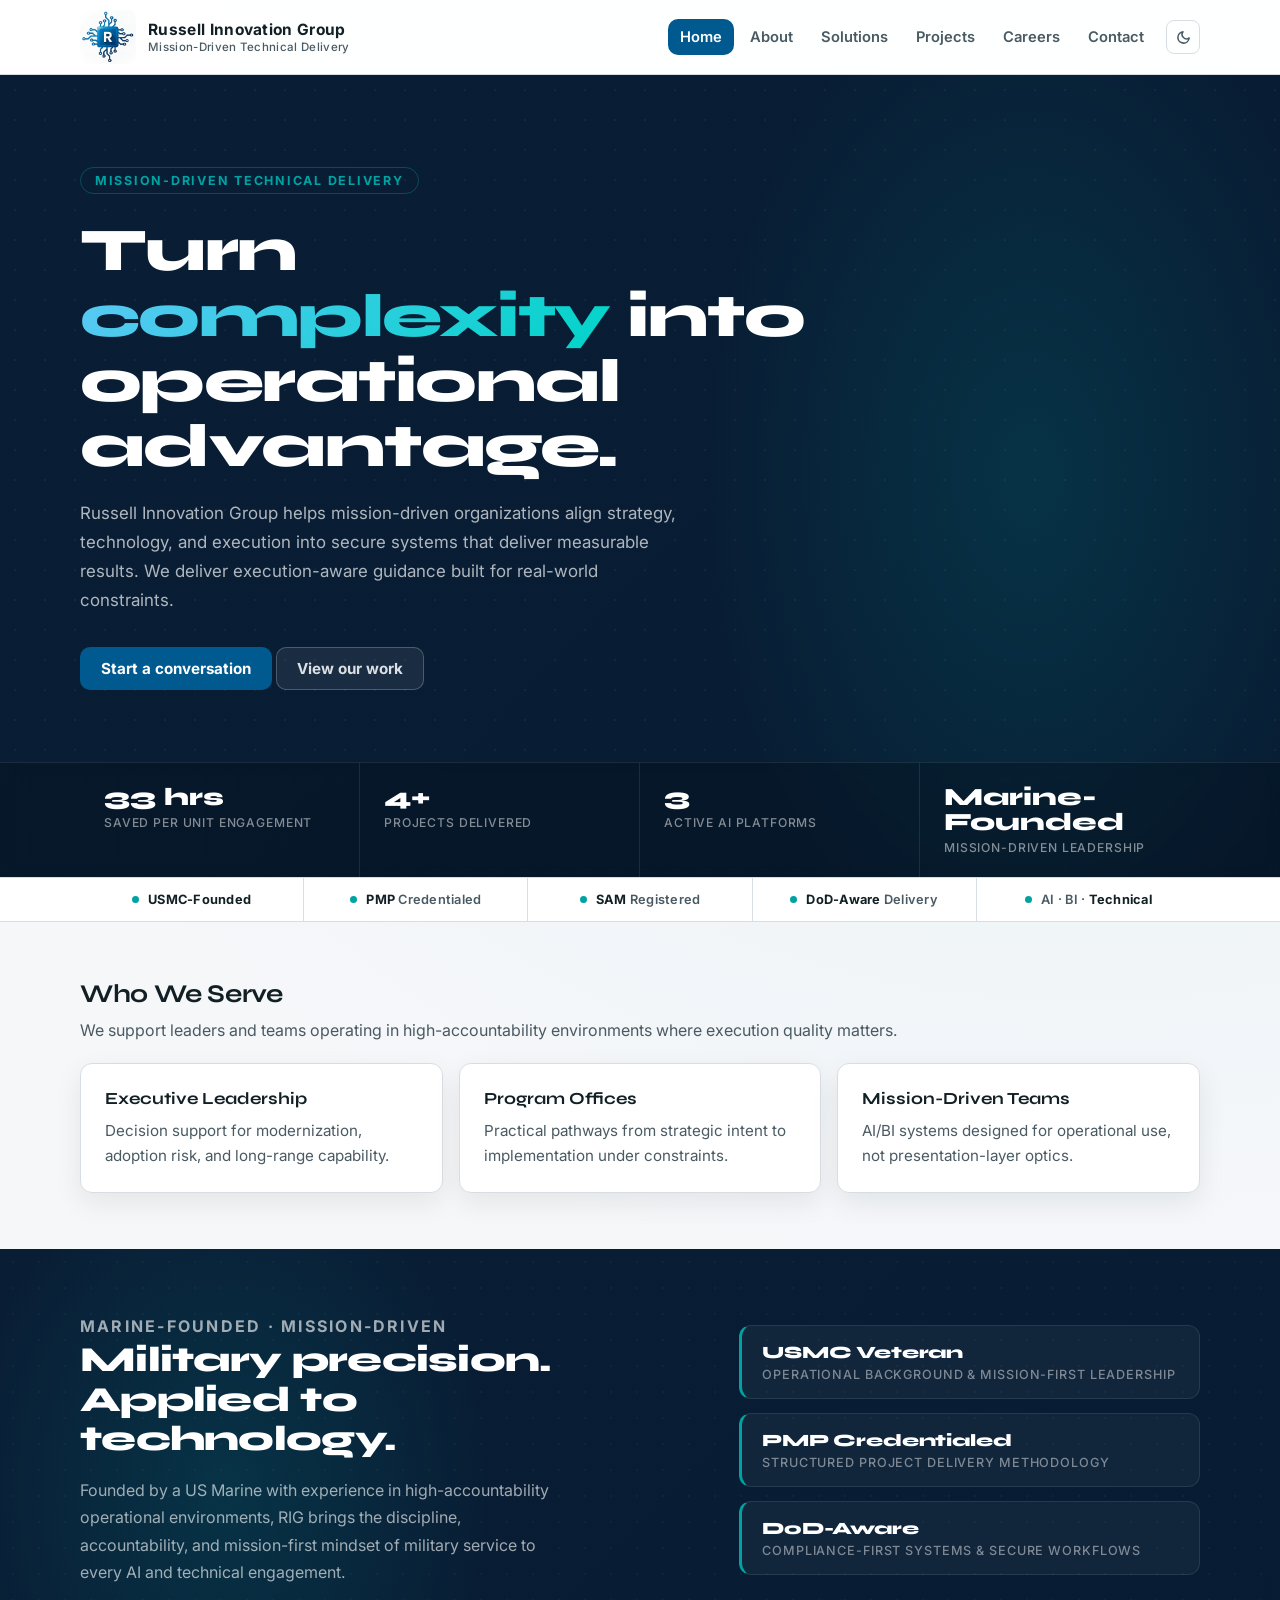
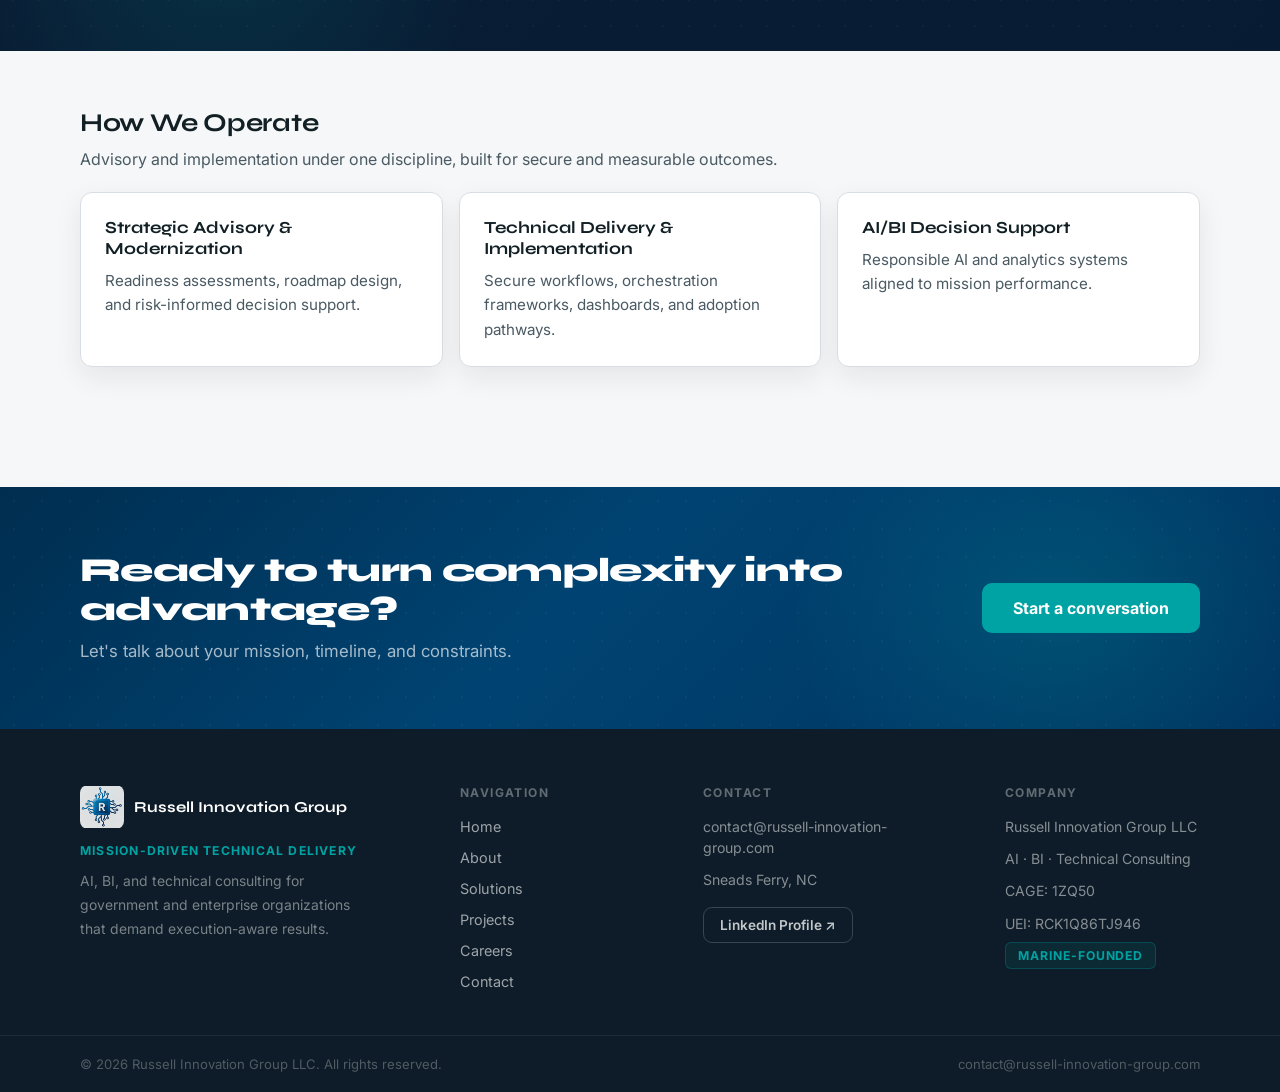
==== commit 67efcc26: "Add light/dark mode toggle to all pages - Sun/moon icon button in header on all 6 pages, visible on " ====
--- a/index.html
+++ b/index.html
@@ -17,10 +17,11 @@
     <meta property="og:url" content="https://russell-innovation-group.com/" />
     <meta property="twitter:card" content="summary_large_image" />
     <link rel="canonical" href="https://russell-innovation-group.com/" />
+    <script>!function(){var t=localStorage.getItem('rig-theme')||(window.matchMedia&&window.matchMedia('(prefers-color-scheme:dark)').matches?'dark':'light');document.documentElement.setAttribute('data-theme',t)}();</script>
     <link rel="preconnect" href="https://fonts.googleapis.com" />
     <link rel="preconnect" href="https://fonts.gstatic.com" crossorigin />
     <link href="https://fonts.googleapis.com/css2?family=Inter:wght@400;500;600;700&family=Syne:wght@700;800&display=swap" rel="stylesheet" />
-    <link rel="stylesheet" href="styles.css?v=20260627" />
+    <link rel="stylesheet" href="styles.css?v=20260628" />
     <link rel="icon" type="image/png" href="./browserlogo.png" />
   </head>
   <body>
@@ -52,6 +53,10 @@
           <a data-nav href="./careers.html">Careers</a>
           <a data-nav href="./contact.html">Contact</a>
         </nav>
+        <button class="theme-toggle" id="theme-toggle" aria-label="Switch to dark mode">
+          <svg class="icon-sun" xmlns="http://www.w3.org/2000/svg" width="15" height="15" viewBox="0 0 24 24" fill="none" stroke="currentColor" stroke-width="2.5" stroke-linecap="round" stroke-linejoin="round" aria-hidden="true"><circle cx="12" cy="12" r="4"/><path d="M12 2v2M12 20v2M4.93 4.93l1.41 1.41M17.66 17.66l1.41 1.41M2 12h2M20 12h2M6.34 17.66l-1.41 1.41M19.07 4.93l-1.41 1.41"/></svg>
+          <svg class="icon-moon" xmlns="http://www.w3.org/2000/svg" width="15" height="15" viewBox="0 0 24 24" fill="none" stroke="currentColor" stroke-width="2.5" stroke-linecap="round" stroke-linejoin="round" aria-hidden="true"><path d="M21 12.79A9 9 0 1 1 11.21 3 7 7 0 0 0 21 12.79z"/></svg>
+        </button>
       </div>
     </header>
 
@@ -264,6 +269,6 @@
         </div>
       </div>
     </footer>
-    <script src="app.js?v=20260618" defer></script>
+    <script src="app.js?v=20260628" defer></script>
   </body>
 </html>
--- a/styles.css
+++ b/styles.css
@@ -102,7 +102,7 @@
 .header-inner {
   display: flex;
   align-items: center;
-  justify-content: space-between;
+  gap: 6px;
   min-height: 74px;
 }
 
@@ -114,6 +114,7 @@
   letter-spacing: 0.02em;
   z-index: 30;
   position: relative;
+  margin-right: auto;
 }
 
 .brand-logo {
@@ -2261,63 +2262,131 @@
 }
 
 /* ── DARK MODE ───────────────────────────── */
-
-@media (prefers-color-scheme: dark) {
-  :root {
-    --bg: #0b1118;
-    --bg-glow: #09192a;
-    --surface: #131c26;
-    --ink: #d4e0eb;
-    --muted: #6a8498;
-    --brand: #4faad9;
-    --brand-dark: #82caf5;
-    --line: #1b2c3b;
-    --header-bg: rgba(10, 15, 22, 0.95);
-    --nav-hover-bg: #122030;
-    --input-bg: #0c1520;
-    --shadow: 0 10px 28px rgba(0, 0, 0, 0.44);
-    --shadow-hover: 0 18px 48px rgba(0, 0, 0, 0.64);
-  }
-
-  body::before {
-    filter: grayscale(1) invert(1);
-    opacity: 0.05;
-  }
-
-  .btn-secondary {
-    color: var(--brand-dark);
-    border-color: #1e3a52;
-    background: #0e1e2e;
-  }
-
-  .btn-secondary:hover,
-  .btn-secondary:focus-visible {
-    background: #152840;
-    border-color: #2a4f6e;
-  }
-
-  input,
-  textarea {
-    border-color: var(--line);
-    color: var(--ink);
-  }
-
-  input:focus,
-  textarea:focus {
-    outline-color: rgba(79, 170, 217, 0.3);
-    border-color: rgba(79, 170, 217, 0.55);
-  }
-
-  .error { color: #f87171; }
-  .success { color: #4ade80; }
-
-  .founder-badge {
-    background: rgba(79, 170, 217, 0.09);
-    border-color: rgba(79, 170, 217, 0.22);
-    color: var(--brand-dark);
-  }
-
-  .founder-hero-headshot {
-    border-color: rgba(79, 170, 217, 0.18);
-  }
-}
+/* Controlled entirely via [data-theme="dark"] on <html>, set by inline
+   script in <head> (reads localStorage → system preference) and toggled
+   by the theme-toggle button. No CSS media query needed. */
+
+[data-theme="dark"] {
+  --bg: #0b1118;
+  --bg-glow: #09192a;
+  --surface: #131c26;
+  --ink: #d4e0eb;
+  --muted: #6a8498;
+  --brand: #4faad9;
+  --brand-dark: #82caf5;
+  --line: #1b2c3b;
+  --header-bg: rgba(10, 15, 22, 0.95);
+  --nav-hover-bg: #122030;
+  --input-bg: #0c1520;
+  --shadow: 0 10px 28px rgba(0, 0, 0, 0.44);
+  --shadow-hover: 0 18px 48px rgba(0, 0, 0, 0.64);
+}
+
+[data-theme="dark"] body::before {
+  filter: grayscale(1) invert(1);
+  opacity: 0.05;
+}
+
+[data-theme="dark"] .btn-secondary {
+  color: var(--brand-dark);
+  border-color: #1e3a52;
+  background: #0e1e2e;
+}
+
+[data-theme="dark"] .btn-secondary:hover,
+[data-theme="dark"] .btn-secondary:focus-visible {
+  background: #152840;
+  border-color: #2a4f6e;
+}
+
+[data-theme="dark"] input,
+[data-theme="dark"] textarea {
+  border-color: var(--line);
+  color: var(--ink);
+}
+
+[data-theme="dark"] input:focus,
+[data-theme="dark"] textarea:focus {
+  outline-color: rgba(79, 170, 217, 0.3);
+  border-color: rgba(79, 170, 217, 0.55);
+}
+
+[data-theme="dark"] .error { color: #f87171; }
+[data-theme="dark"] .success { color: #4ade80; }
+
+[data-theme="dark"] .founder-badge {
+  background: rgba(79, 170, 217, 0.09);
+  border-color: rgba(79, 170, 217, 0.22);
+  color: var(--brand-dark);
+}
+
+[data-theme="dark"] .founder-hero-headshot {
+  border-color: rgba(79, 170, 217, 0.18);
+}
+
+/* ── THEME TOGGLE BUTTON ─────────────────── */
+
+.theme-toggle {
+  display: inline-flex;
+  align-items: center;
+  justify-content: center;
+  width: 34px;
+  height: 34px;
+  padding: 0;
+  border: 1px solid var(--line);
+  border-radius: 8px;
+  background: transparent;
+  color: var(--muted);
+  cursor: pointer;
+  flex-shrink: 0;
+  margin-left: 4px;
+  transition: color 0.18s ease, border-color 0.18s ease, background 0.18s ease;
+}
+
+.theme-toggle:hover,
+.theme-toggle:focus-visible {
+  color: var(--ink);
+  border-color: var(--accent);
+  background: var(--nav-hover-bg);
+}
+
+.icon-sun {
+  display: none;
+  flex-shrink: 0;
+  pointer-events: none;
+}
+
+/* Moon is the default icon (light mode / no preference) */
+.icon-moon {
+  display: block;
+  flex-shrink: 0;
+  pointer-events: none;
+}
+
+[data-theme="dark"] .icon-sun  { display: block; }
+[data-theme="dark"] .icon-moon { display: none; }
+
+.theme-label { display: none; }
+
+@media (max-width: 640px) {
+  /* On mobile, toggle lives in the header bar next to the hamburger */
+  .theme-toggle {
+    width: 44px;
+    height: 44px;
+    border-color: rgba(255, 255, 255, 0.22);
+    border-width: 1.5px;
+    color: rgba(255, 255, 255, 0.85);
+    border-radius: 10px;
+    order: 1;
+    margin-left: 0;
+  }
+
+  .theme-toggle:hover,
+  .theme-toggle:focus-visible {
+    color: #ffffff;
+    border-color: rgba(255, 255, 255, 0.55);
+    background: rgba(255, 255, 255, 0.07);
+  }
+
+  .nav-toggle { order: 2; }
+}
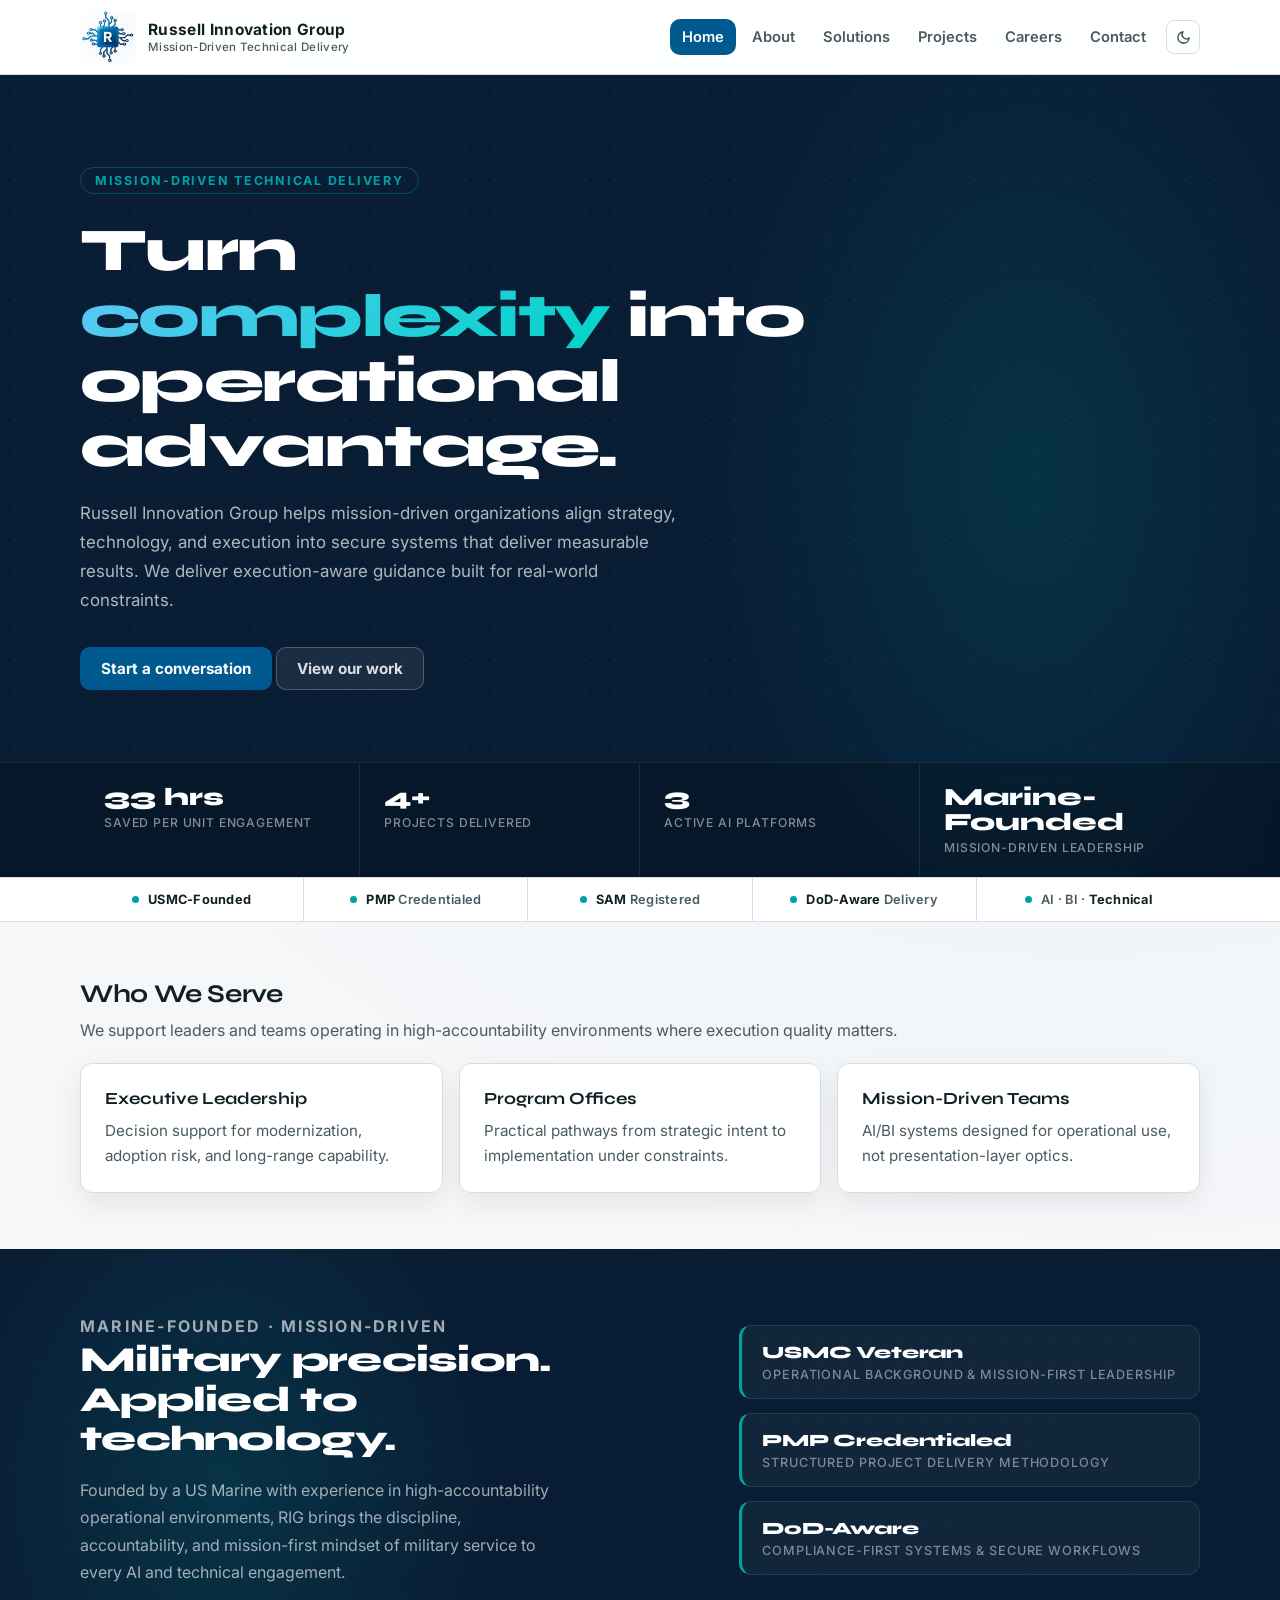
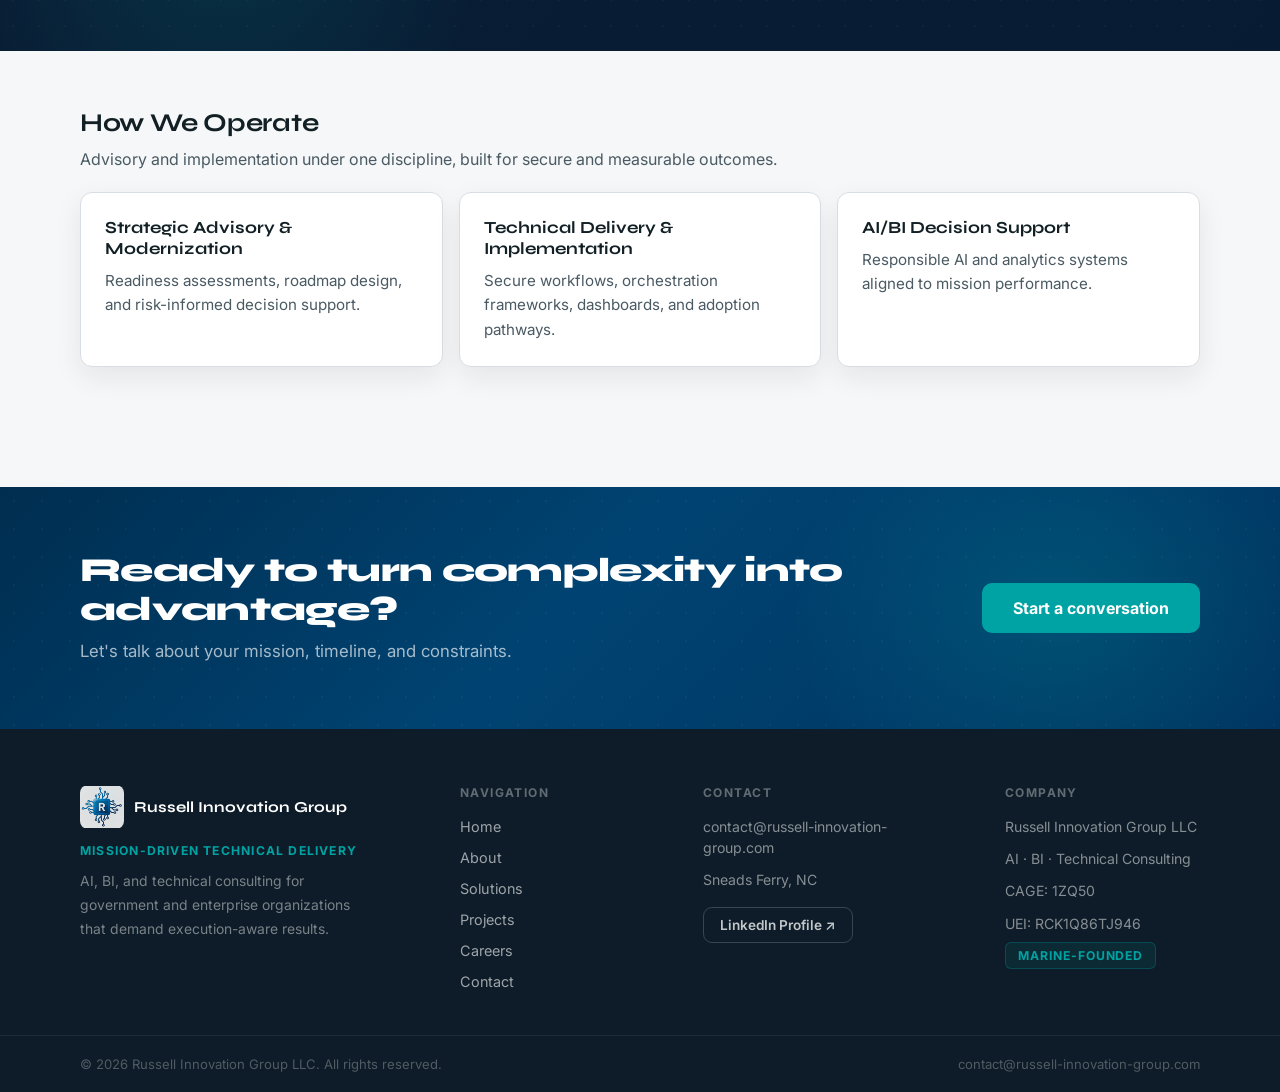
==== commit a4ce6bda: "Move theme toggle into nav overlay on mobile Toggle now hidden in header bar on mobile; appears as f" ====
--- a/index.html
+++ b/index.html
@@ -52,11 +52,12 @@
           <a data-nav href="./projects.html">Projects</a>
           <a data-nav href="./careers.html">Careers</a>
           <a data-nav href="./contact.html">Contact</a>
+          <button class="theme-toggle" id="theme-toggle" aria-label="Switch to dark mode">
+            <svg class="icon-sun" xmlns="http://www.w3.org/2000/svg" width="15" height="15" viewBox="0 0 24 24" fill="none" stroke="currentColor" stroke-width="2.5" stroke-linecap="round" stroke-linejoin="round" aria-hidden="true"><circle cx="12" cy="12" r="4"/><path d="M12 2v2M12 20v2M4.93 4.93l1.41 1.41M17.66 17.66l1.41 1.41M2 12h2M20 12h2M6.34 17.66l-1.41 1.41M19.07 4.93l-1.41 1.41"/></svg>
+            <svg class="icon-moon" xmlns="http://www.w3.org/2000/svg" width="15" height="15" viewBox="0 0 24 24" fill="none" stroke="currentColor" stroke-width="2.5" stroke-linecap="round" stroke-linejoin="round" aria-hidden="true"><path d="M21 12.79A9 9 0 1 1 11.21 3 7 7 0 0 0 21 12.79z"/></svg>
+            <span class="theme-label">Dark mode</span>
+          </button>
         </nav>
-        <button class="theme-toggle" id="theme-toggle" aria-label="Switch to dark mode">
-          <svg class="icon-sun" xmlns="http://www.w3.org/2000/svg" width="15" height="15" viewBox="0 0 24 24" fill="none" stroke="currentColor" stroke-width="2.5" stroke-linecap="round" stroke-linejoin="round" aria-hidden="true"><circle cx="12" cy="12" r="4"/><path d="M12 2v2M12 20v2M4.93 4.93l1.41 1.41M17.66 17.66l1.41 1.41M2 12h2M20 12h2M6.34 17.66l-1.41 1.41M19.07 4.93l-1.41 1.41"/></svg>
-          <svg class="icon-moon" xmlns="http://www.w3.org/2000/svg" width="15" height="15" viewBox="0 0 24 24" fill="none" stroke="currentColor" stroke-width="2.5" stroke-linecap="round" stroke-linejoin="round" aria-hidden="true"><path d="M21 12.79A9 9 0 1 1 11.21 3 7 7 0 0 0 21 12.79z"/></svg>
-        </button>
       </div>
     </header>
 
--- a/styles.css
+++ b/styles.css
@@ -2369,24 +2369,39 @@
 .theme-label { display: none; }
 
 @media (max-width: 640px) {
-  /* On mobile, toggle lives in the header bar next to the hamburger */
-  .theme-toggle {
-    width: 44px;
-    height: 44px;
-    border-color: rgba(255, 255, 255, 0.22);
-    border-width: 1.5px;
-    color: rgba(255, 255, 255, 0.85);
-    border-radius: 10px;
-    order: 1;
+  /* On mobile, toggle lives inside the nav overlay */
+  .site-nav.nav-open .theme-toggle {
+    display: flex;
+    width: 100%;
+    max-width: 300px;
+    height: auto;
+    padding: 14px 36px;
+    border-radius: 12px;
+    gap: 10px;
+    color: rgba(255, 255, 255, 0.7) !important;
+    border-color: rgba(255, 255, 255, 0.15) !important;
+    background: transparent !important;
     margin-left: 0;
-  }
-
-  .theme-toggle:hover,
-  .theme-toggle:focus-visible {
-    color: #ffffff;
-    border-color: rgba(255, 255, 255, 0.55);
-    background: rgba(255, 255, 255, 0.07);
-  }
-
-  .nav-toggle { order: 2; }
-}
+    margin-top: 6px;
+  }
+
+  .site-nav.nav-open .theme-toggle:hover,
+  .site-nav.nav-open .theme-toggle:focus-visible {
+    color: #ffffff !important;
+    background: rgba(255, 255, 255, 0.07) !important;
+    border-color: var(--accent) !important;
+  }
+
+  .site-nav.nav-open .theme-label {
+    display: inline;
+    font-size: 1.4rem;
+    font-family: 'Syne', sans-serif;
+    font-weight: 700;
+  }
+
+  .site-nav.nav-open .icon-sun,
+  .site-nav.nav-open .icon-moon {
+    width: 20px;
+    height: 20px;
+  }
+}
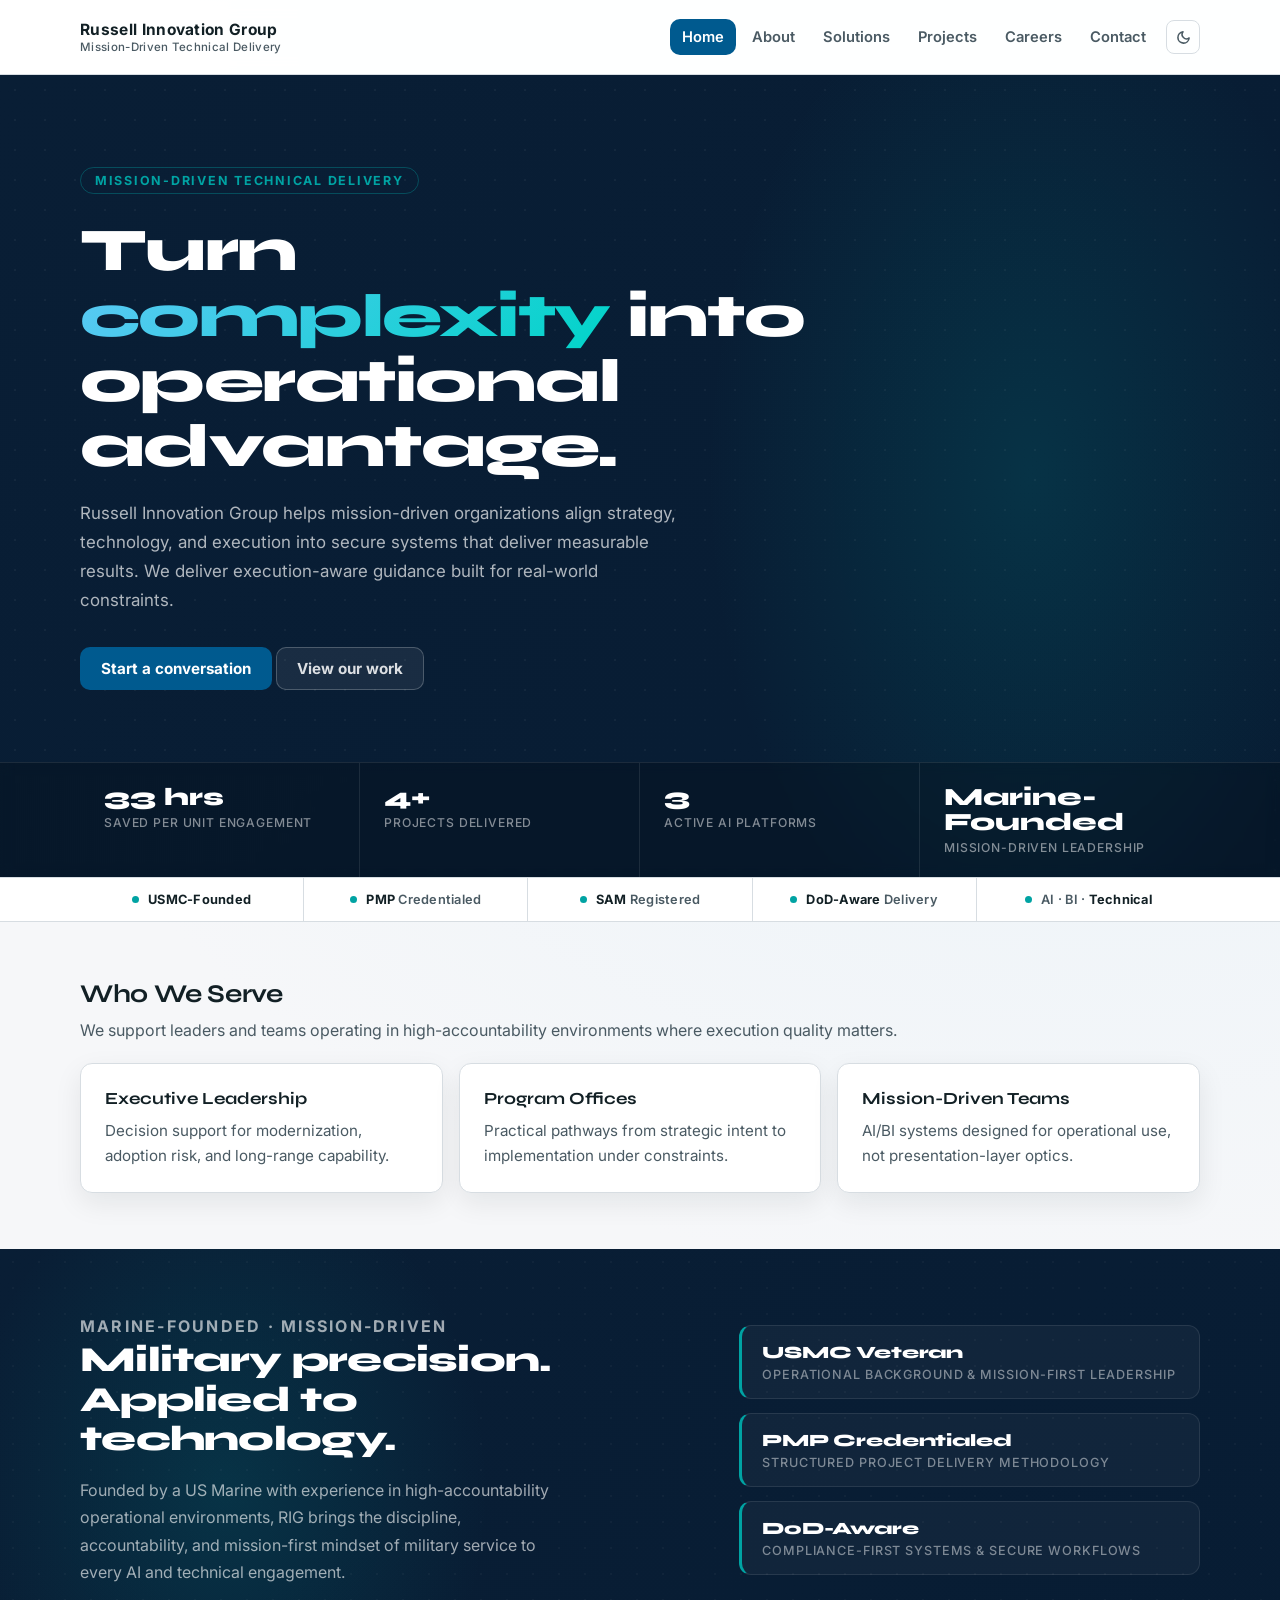
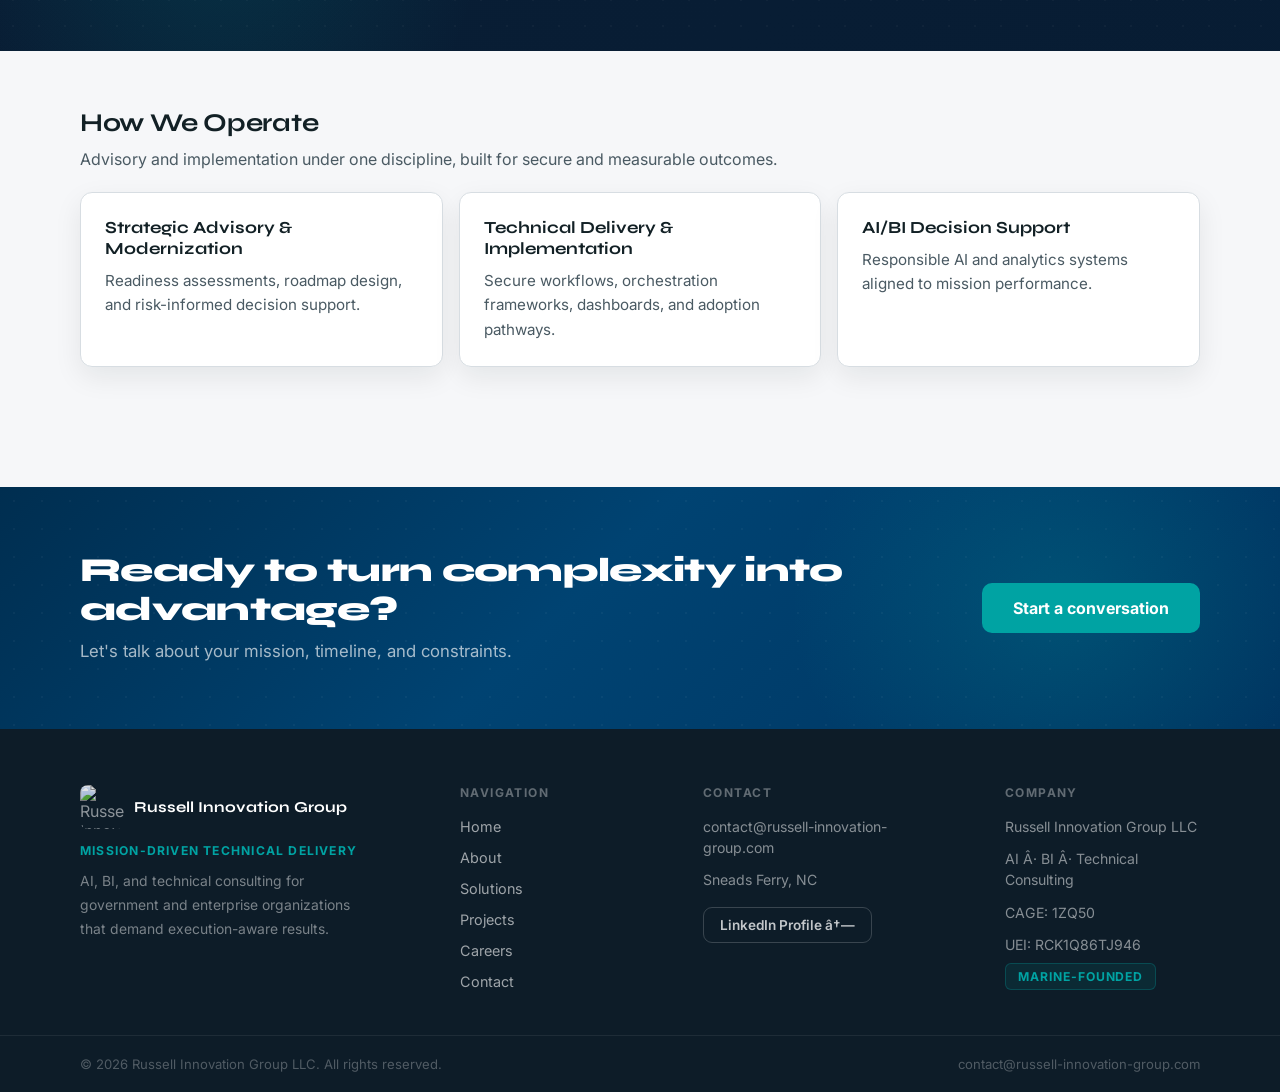
==== commit ca95f62f: "Replace logo with transparent background version across all pages Co-Authored-By: Claude Sonnet 4.6 " ====
--- a/index.html
+++ b/index.html
@@ -1,4 +1,4 @@
-<!doctype html>
+﻿<!doctype html>
 <html lang="en">
   <head>
     <meta charset="UTF-8" />
@@ -22,13 +22,13 @@
     <link rel="preconnect" href="https://fonts.gstatic.com" crossorigin />
     <link href="https://fonts.googleapis.com/css2?family=Inter:wght@400;500;600;700&family=Syne:wght@700;800&display=swap" rel="stylesheet" />
     <link rel="stylesheet" href="styles.css?v=20260628" />
-    <link rel="icon" type="image/png" href="./browserlogo.png" />
+    <link rel="icon" type="image/png" href="./browserlogo (transparent).png" />
   </head>
   <body>
     <header class="site-header">
       <div class="container header-inner">
         <a class="brand" href="./index.html">
-          <img class="brand-logo" src="./browserlogo.png" alt="Russell Innovation Group logo" />
+          <img class="brand-logo" src="./browserlogo (transparent).png" alt="Russell Innovation Group logo" />
           <span>
             Russell Innovation Group
             <small>Mission-Driven Technical Delivery</small>
@@ -222,7 +222,7 @@
       <div class="container footer-grid">
         <div class="footer-brand">
           <a class="footer-logo-link" href="./index.html">
-            <img class="footer-logo" src="./browserlogo.png" alt="Russell Innovation Group logo" />
+            <img class="footer-logo" src="./browserlogo (transparent).png" alt="Russell Innovation Group logo" />
             <span class="footer-brand-name">Russell Innovation Group</span>
           </a>
           <p class="footer-tagline">Mission-Driven Technical Delivery</p>
@@ -250,13 +250,13 @@
             href="https://www.linkedin.com/in/brandon-t-russell7/"
             target="_blank"
             rel="noopener noreferrer"
-          >LinkedIn Profile ↗</a>
+          >LinkedIn Profile â†—</a>
         </div>
         <div class="footer-col">
           <h4 class="footer-col-heading">Company</h4>
           <ul class="footer-contact-list">
             <li>Russell Innovation Group LLC</li>
-            <li>AI · BI · Technical Consulting</li>
+            <li>AI Â· BI Â· Technical Consulting</li>
             <li>CAGE: 1ZQ50</li>
             <li>UEI: RCK1Q86TJ946</li>
           </ul>
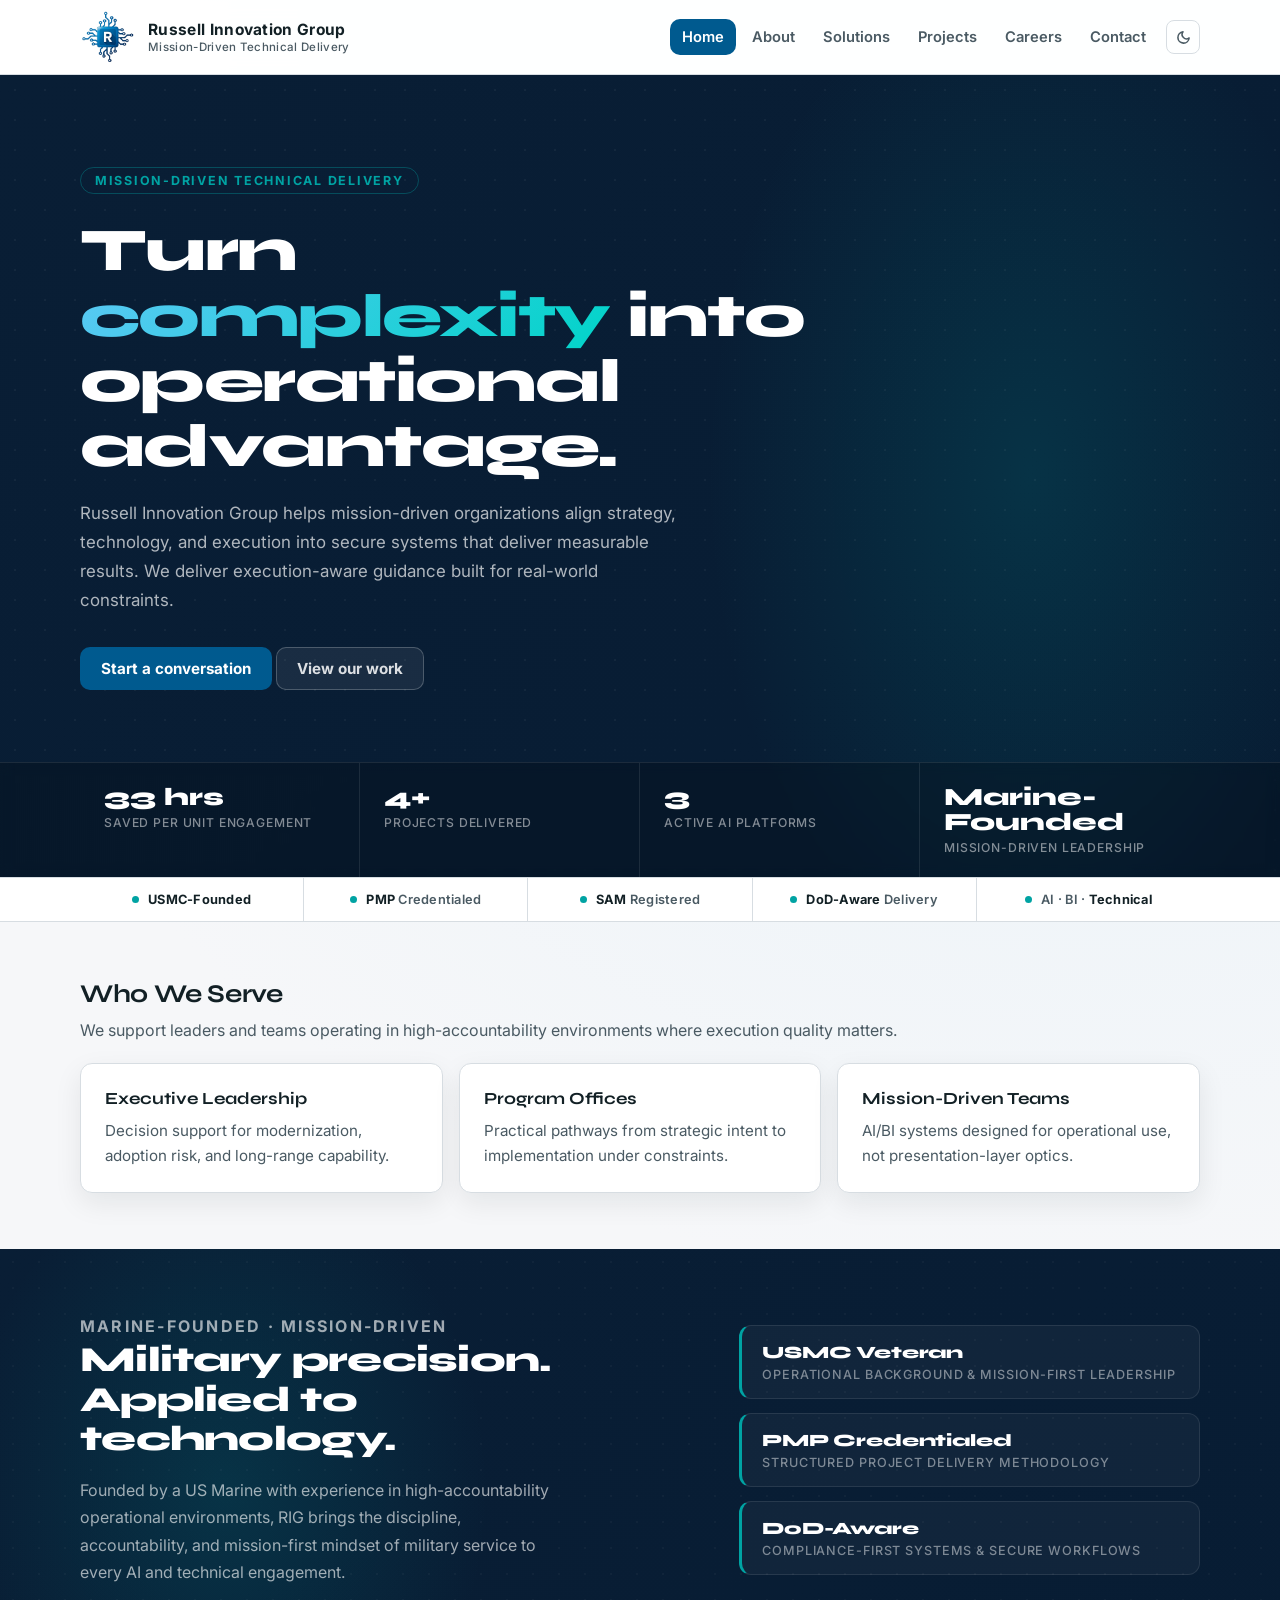
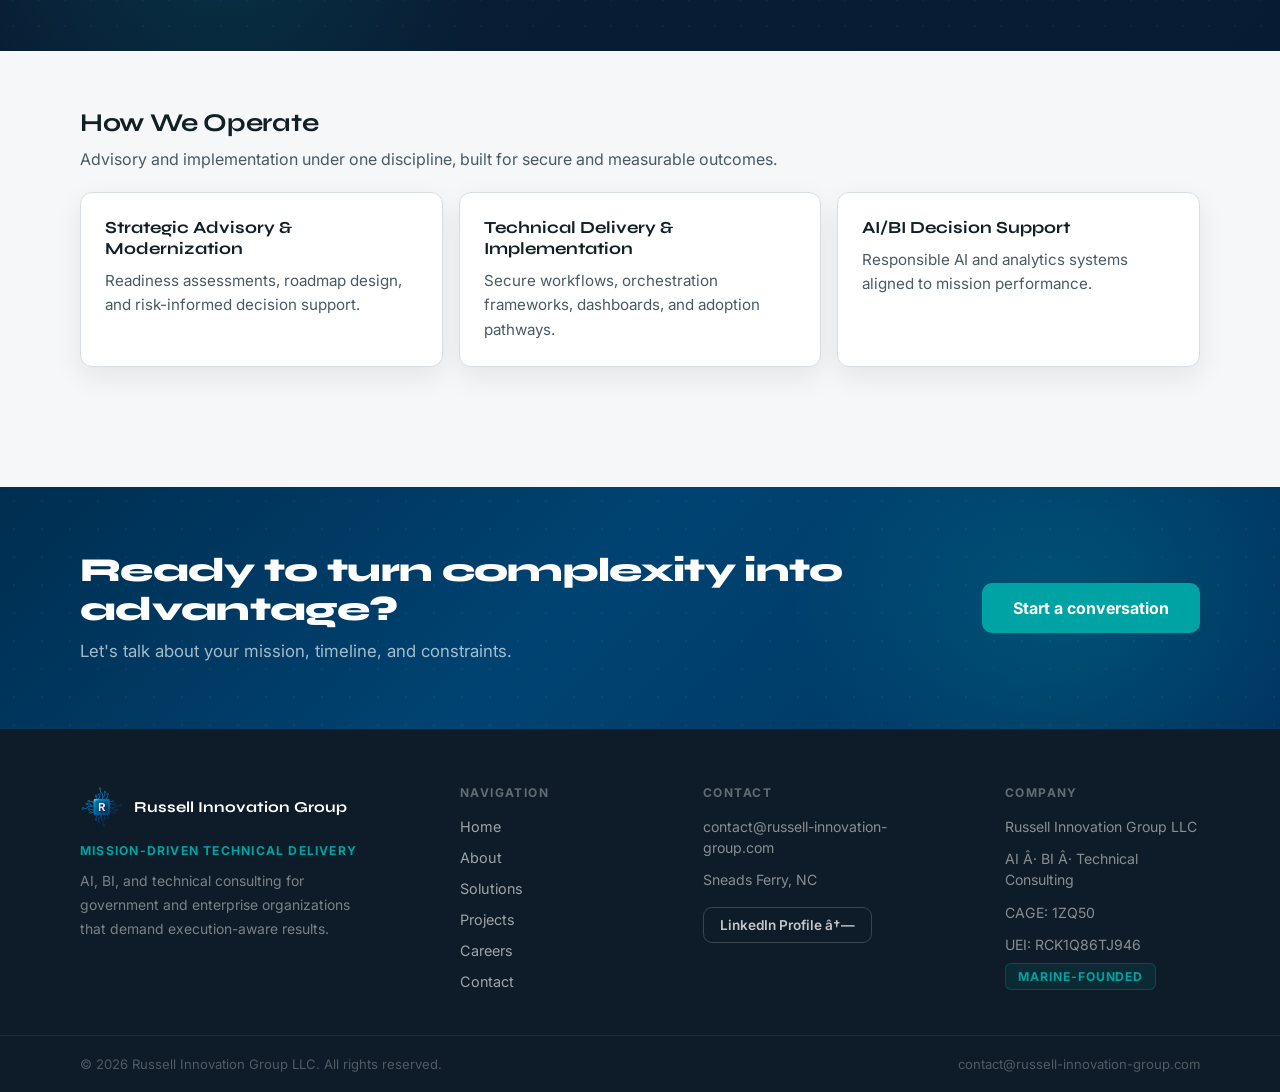
==== commit 3f13a41c: "Fix favicon by URL-encoding space in logo filename Co-Authored-By: Claude Sonnet 4.6 <noreply@anthro" ====
--- a/index.html
+++ b/index.html
@@ -22,7 +22,7 @@
     <link rel="preconnect" href="https://fonts.gstatic.com" crossorigin />
     <link href="https://fonts.googleapis.com/css2?family=Inter:wght@400;500;600;700&family=Syne:wght@700;800&display=swap" rel="stylesheet" />
     <link rel="stylesheet" href="styles.css?v=20260628" />
-    <link rel="icon" type="image/png" href="./browserlogo (transparent).png" />
+    <link rel="icon" type="image/png" href="./browserlogo%20(transparent).png" />
   </head>
   <body>
     <header class="site-header">
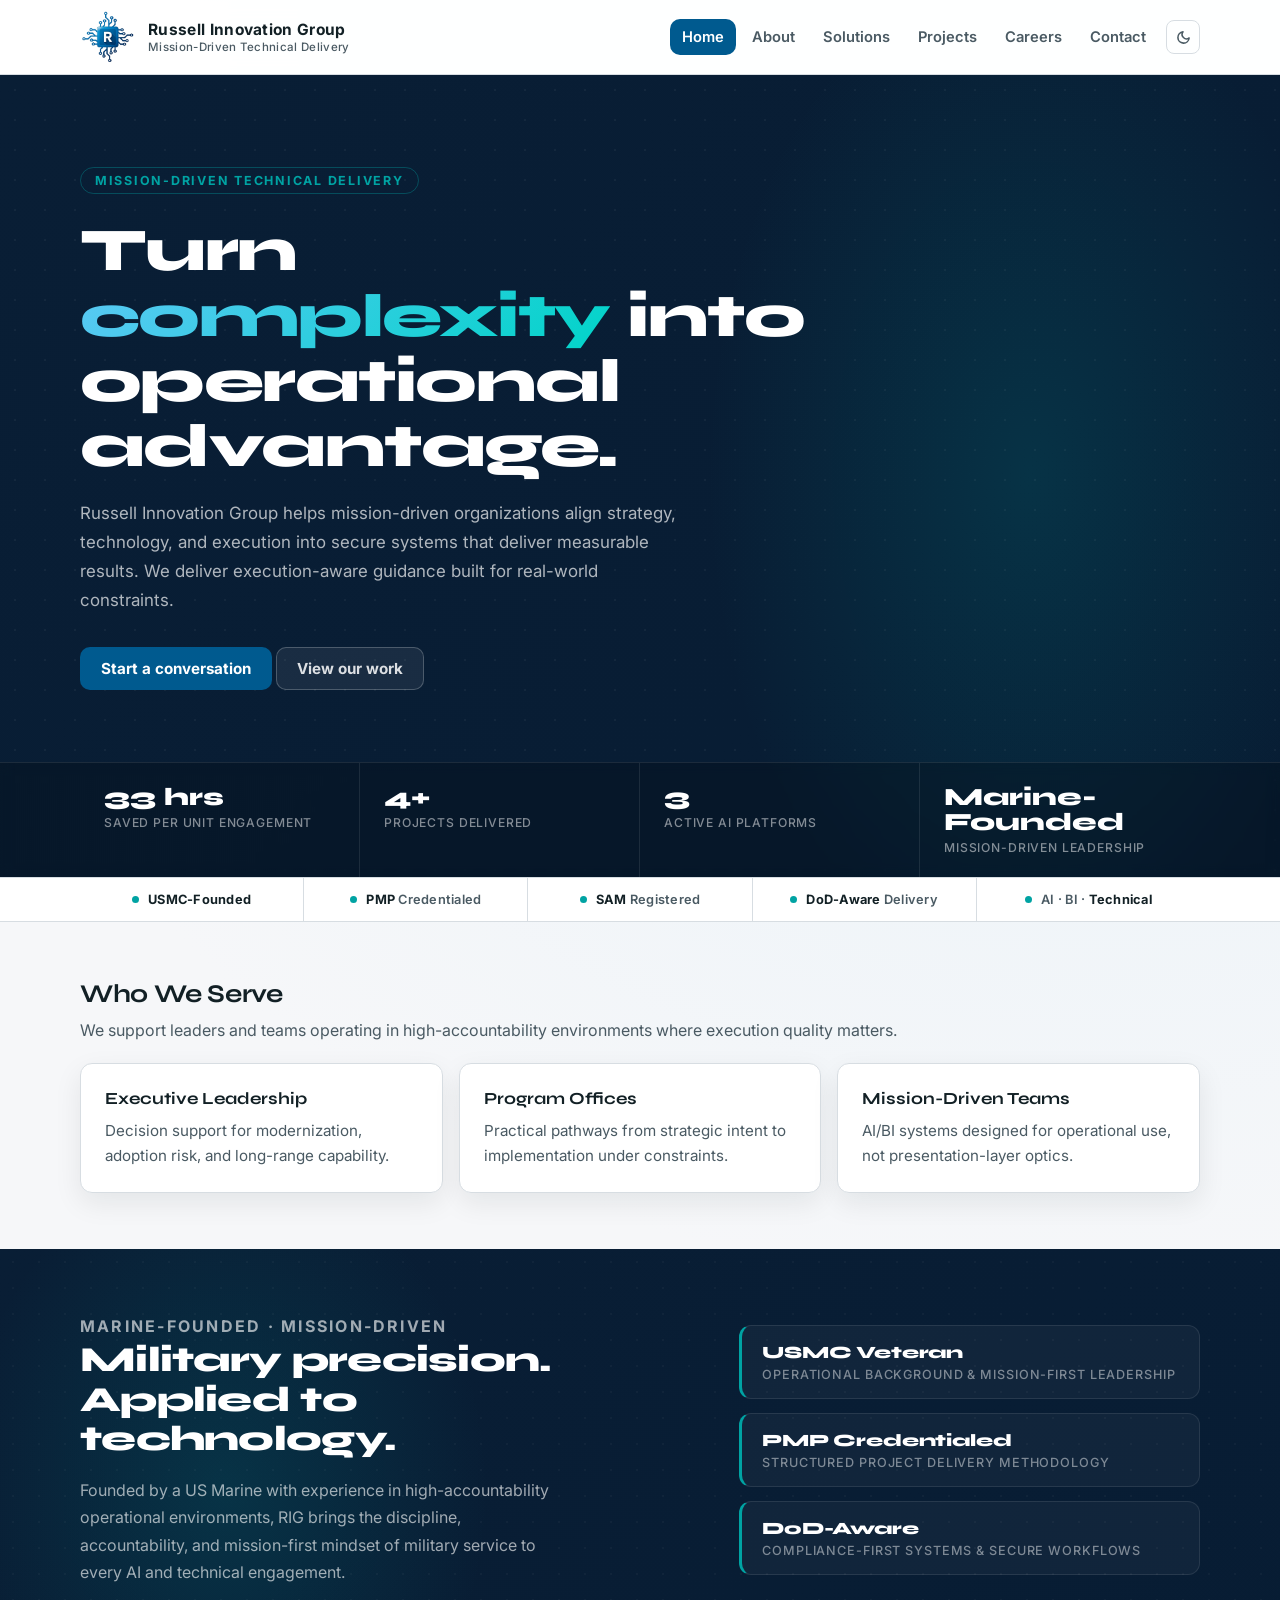
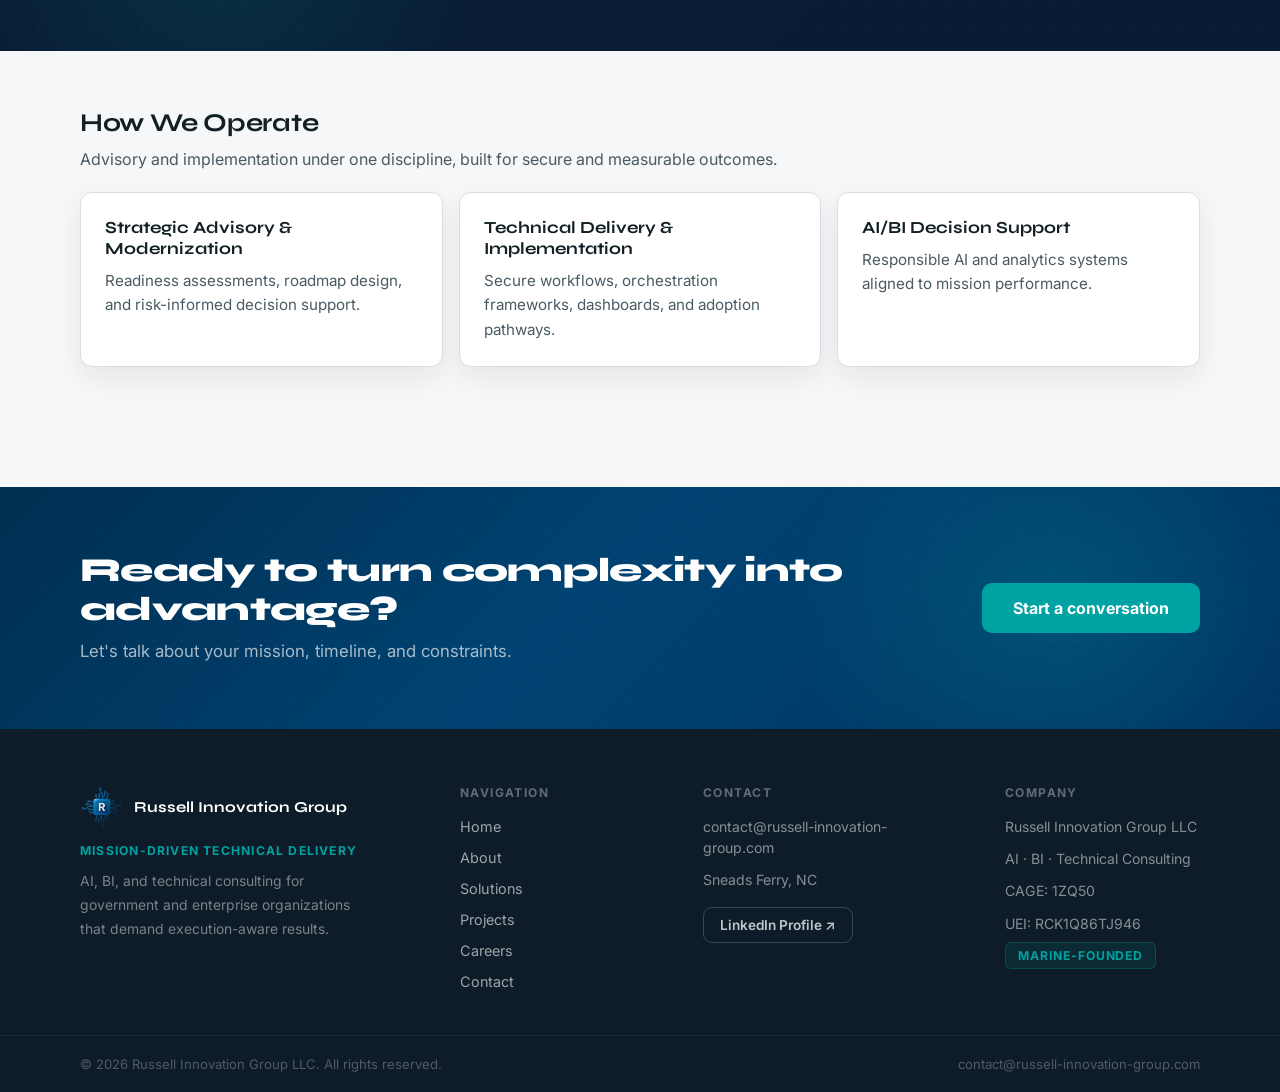
==== commit 988ec325: "Fix MilVector badge to Live, fix lightbox close button, repair encoding corruption sitewide Co-Autho" ====
--- a/index.html
+++ b/index.html
@@ -250,13 +250,13 @@
             href="https://www.linkedin.com/in/brandon-t-russell7/"
             target="_blank"
             rel="noopener noreferrer"
-          >LinkedIn Profile â†—</a>
+          >LinkedIn Profile &#8599;</a>
         </div>
         <div class="footer-col">
           <h4 class="footer-col-heading">Company</h4>
           <ul class="footer-contact-list">
             <li>Russell Innovation Group LLC</li>
-            <li>AI Â· BI Â· Technical Consulting</li>
+            <li>AI &middot; BI &middot; Technical Consulting</li>
             <li>CAGE: 1ZQ50</li>
             <li>UEI: RCK1Q86TJ946</li>
           </ul>
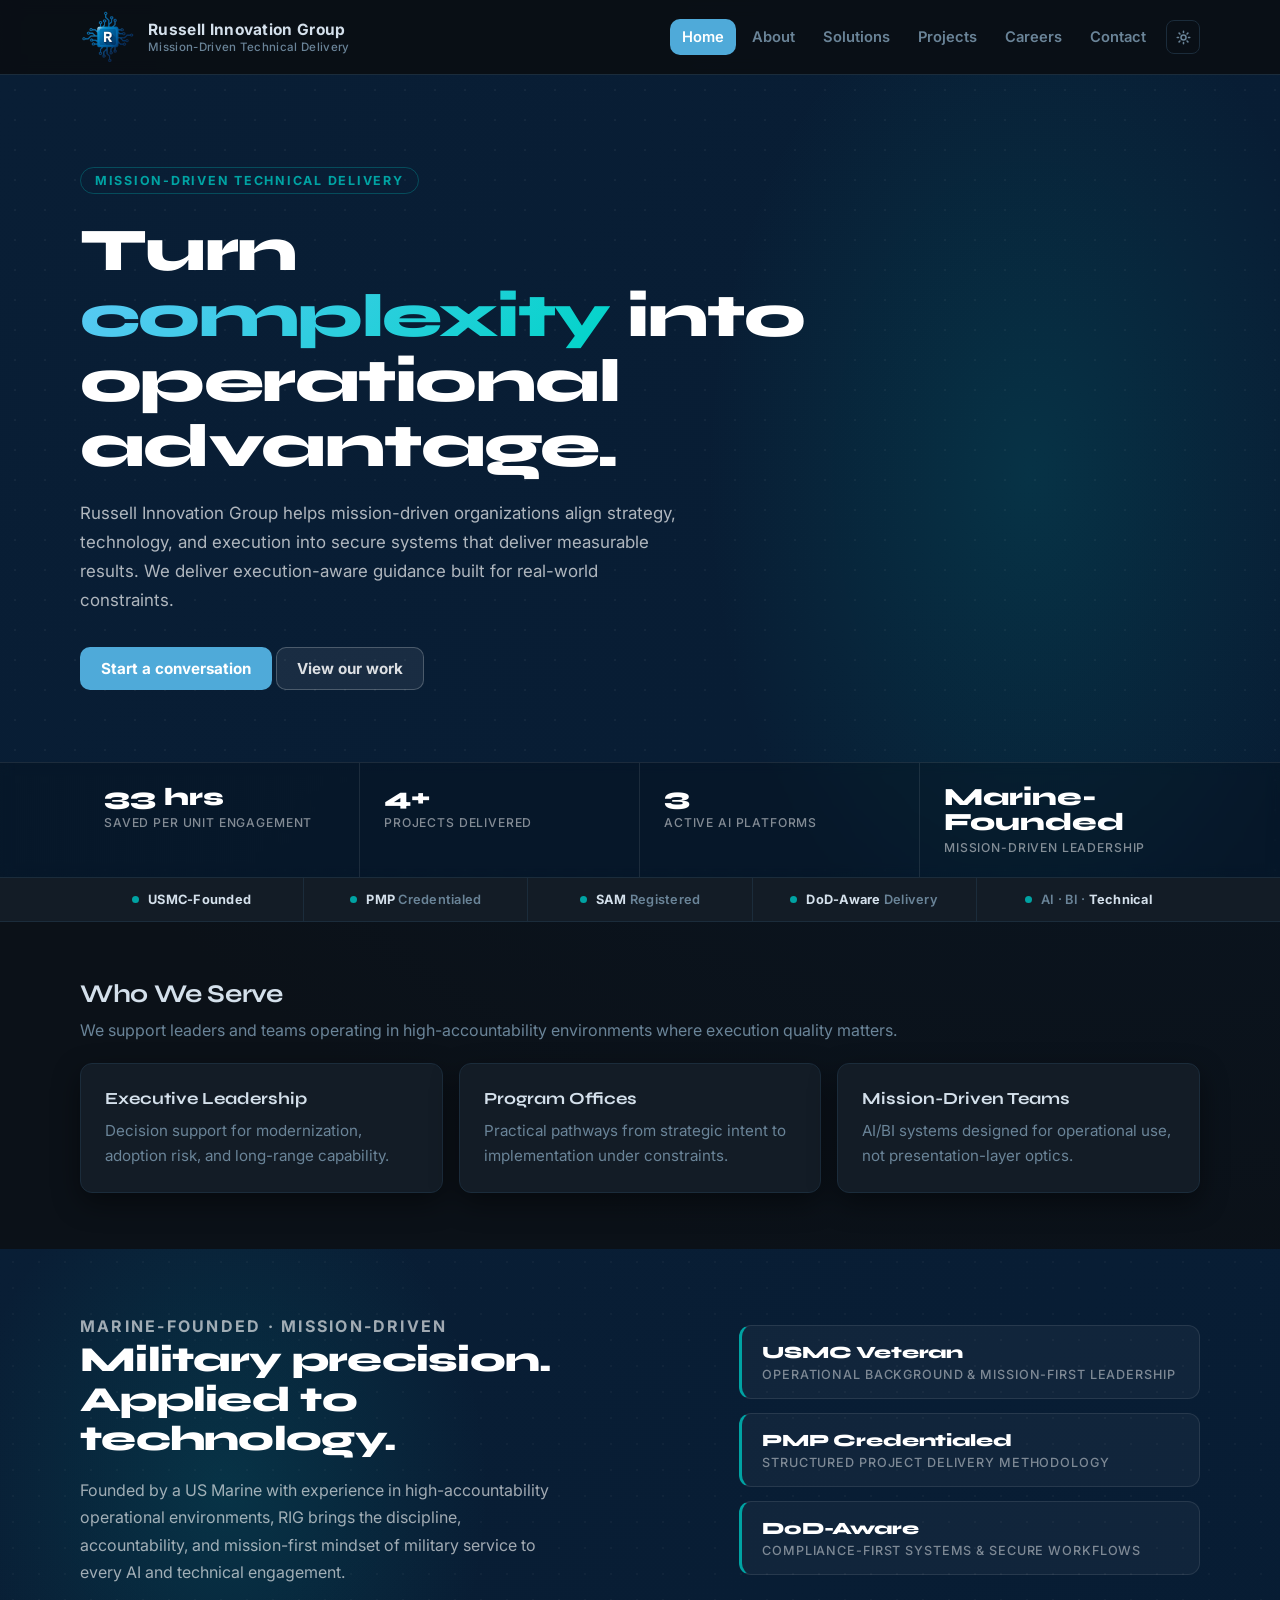
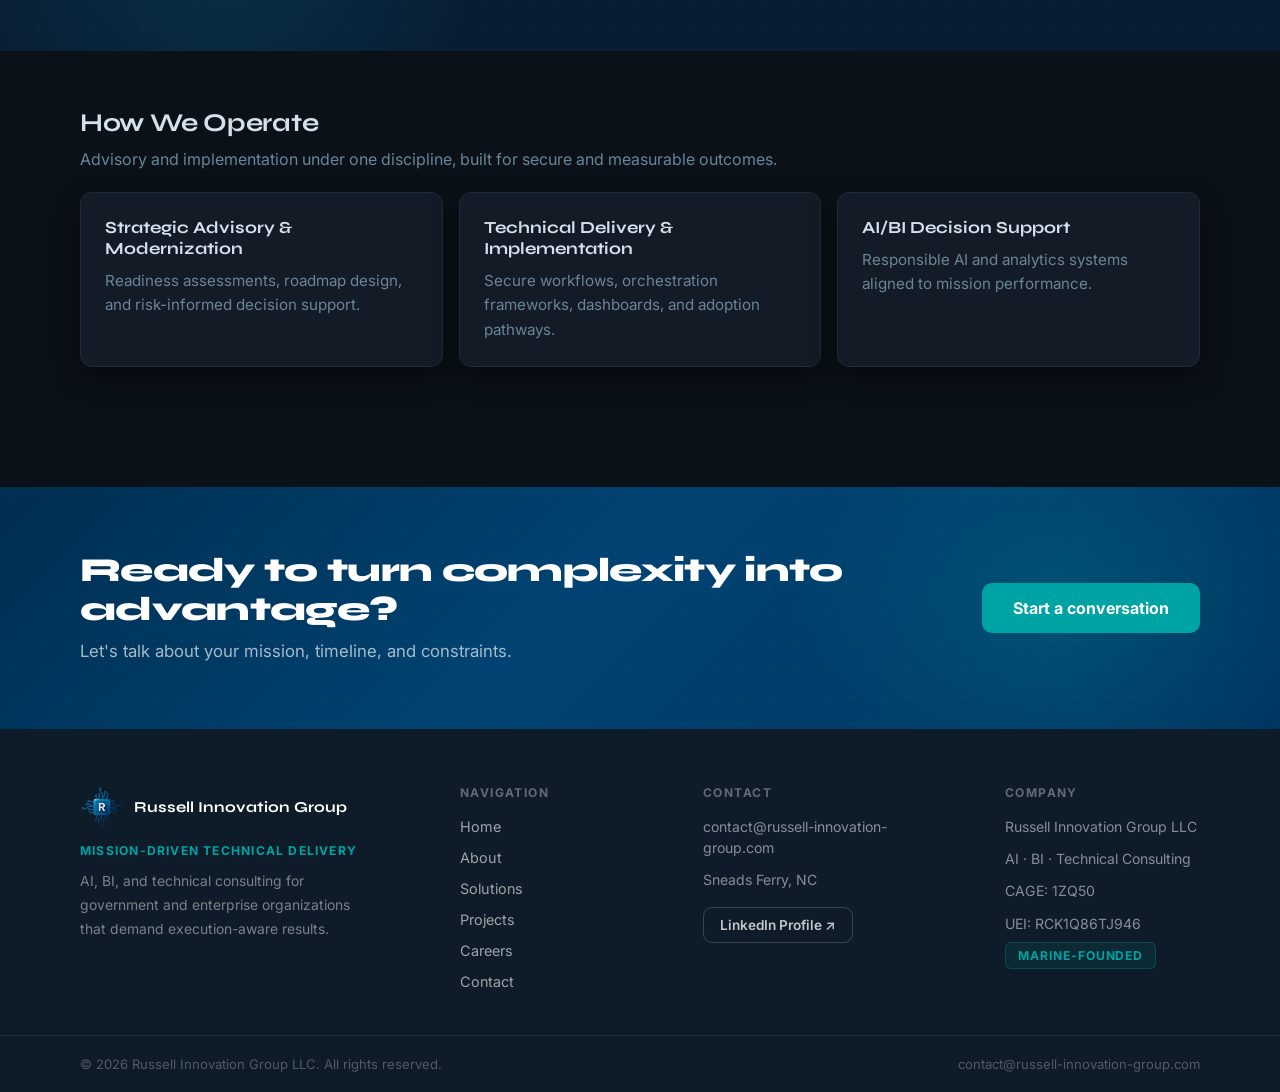
==== commit 560d08d9: "Default to dark mode, fix form autofill/filled-state consistency Co-Authored-By: Claude Sonnet 4.6 <" ====
--- a/index.html
+++ b/index.html
@@ -17,11 +17,11 @@
     <meta property="og:url" content="https://russell-innovation-group.com/" />
     <meta property="twitter:card" content="summary_large_image" />
     <link rel="canonical" href="https://russell-innovation-group.com/" />
-    <script>!function(){var t=localStorage.getItem('rig-theme')||(window.matchMedia&&window.matchMedia('(prefers-color-scheme:dark)').matches?'dark':'light');document.documentElement.setAttribute('data-theme',t)}();</script>
+    <script>!function(){var t=localStorage.getItem('rig-theme')||'dark';document.documentElement.setAttribute('data-theme',t)}();</script>
     <link rel="preconnect" href="https://fonts.googleapis.com" />
     <link rel="preconnect" href="https://fonts.gstatic.com" crossorigin />
     <link href="https://fonts.googleapis.com/css2?family=Inter:wght@400;500;600;700&family=Syne:wght@700;800&display=swap" rel="stylesheet" />
-    <link rel="stylesheet" href="styles.css?v=20260628" />
+    <link rel="stylesheet" href="styles.css?v=20260629" />
     <link rel="icon" type="image/png" href="./browserlogo%20(transparent).png" />
   </head>
   <body>
@@ -52,10 +52,10 @@
           <a data-nav href="./projects.html">Projects</a>
           <a data-nav href="./careers.html">Careers</a>
           <a data-nav href="./contact.html">Contact</a>
-          <button class="theme-toggle" id="theme-toggle" aria-label="Switch to dark mode">
+          <button class="theme-toggle" id="theme-toggle" aria-label="Switch to light mode">
             <svg class="icon-sun" xmlns="http://www.w3.org/2000/svg" width="15" height="15" viewBox="0 0 24 24" fill="none" stroke="currentColor" stroke-width="2.5" stroke-linecap="round" stroke-linejoin="round" aria-hidden="true"><circle cx="12" cy="12" r="4"/><path d="M12 2v2M12 20v2M4.93 4.93l1.41 1.41M17.66 17.66l1.41 1.41M2 12h2M20 12h2M6.34 17.66l-1.41 1.41M19.07 4.93l-1.41 1.41"/></svg>
             <svg class="icon-moon" xmlns="http://www.w3.org/2000/svg" width="15" height="15" viewBox="0 0 24 24" fill="none" stroke="currentColor" stroke-width="2.5" stroke-linecap="round" stroke-linejoin="round" aria-hidden="true"><path d="M21 12.79A9 9 0 1 1 11.21 3 7 7 0 0 0 21 12.79z"/></svg>
-            <span class="theme-label">Dark mode</span>
+            <span class="theme-label">Light mode</span>
           </button>
         </nav>
       </div>
@@ -270,6 +270,6 @@
         </div>
       </div>
     </footer>
-    <script src="app.js?v=20260628" defer></script>
+    <script src="app.js?v=20260629" defer></script>
   </body>
 </html>
--- a/styles.css
+++ b/styles.css
@@ -2311,6 +2311,23 @@
   border-color: rgba(79, 170, 217, 0.55);
 }
 
+/* Autofill: override browser chrome with white bg + dark text in all themes */
+input:-webkit-autofill,
+input:-webkit-autofill:hover,
+input:-webkit-autofill:focus,
+textarea:-webkit-autofill {
+  -webkit-box-shadow: 0 0 0 1000px #ffffff inset !important;
+  -webkit-text-fill-color: #111827 !important;
+  transition: background-color 5000s ease-in-out 0s;
+}
+
+/* Filled state: match autofill appearance for keyboard-entered values */
+input.field-filled,
+textarea.field-filled {
+  background: #ffffff !important;
+  color: #111827 !important;
+}
+
 [data-theme="dark"] .error { color: #f87171; }
 [data-theme="dark"] .success { color: #4ade80; }
 
